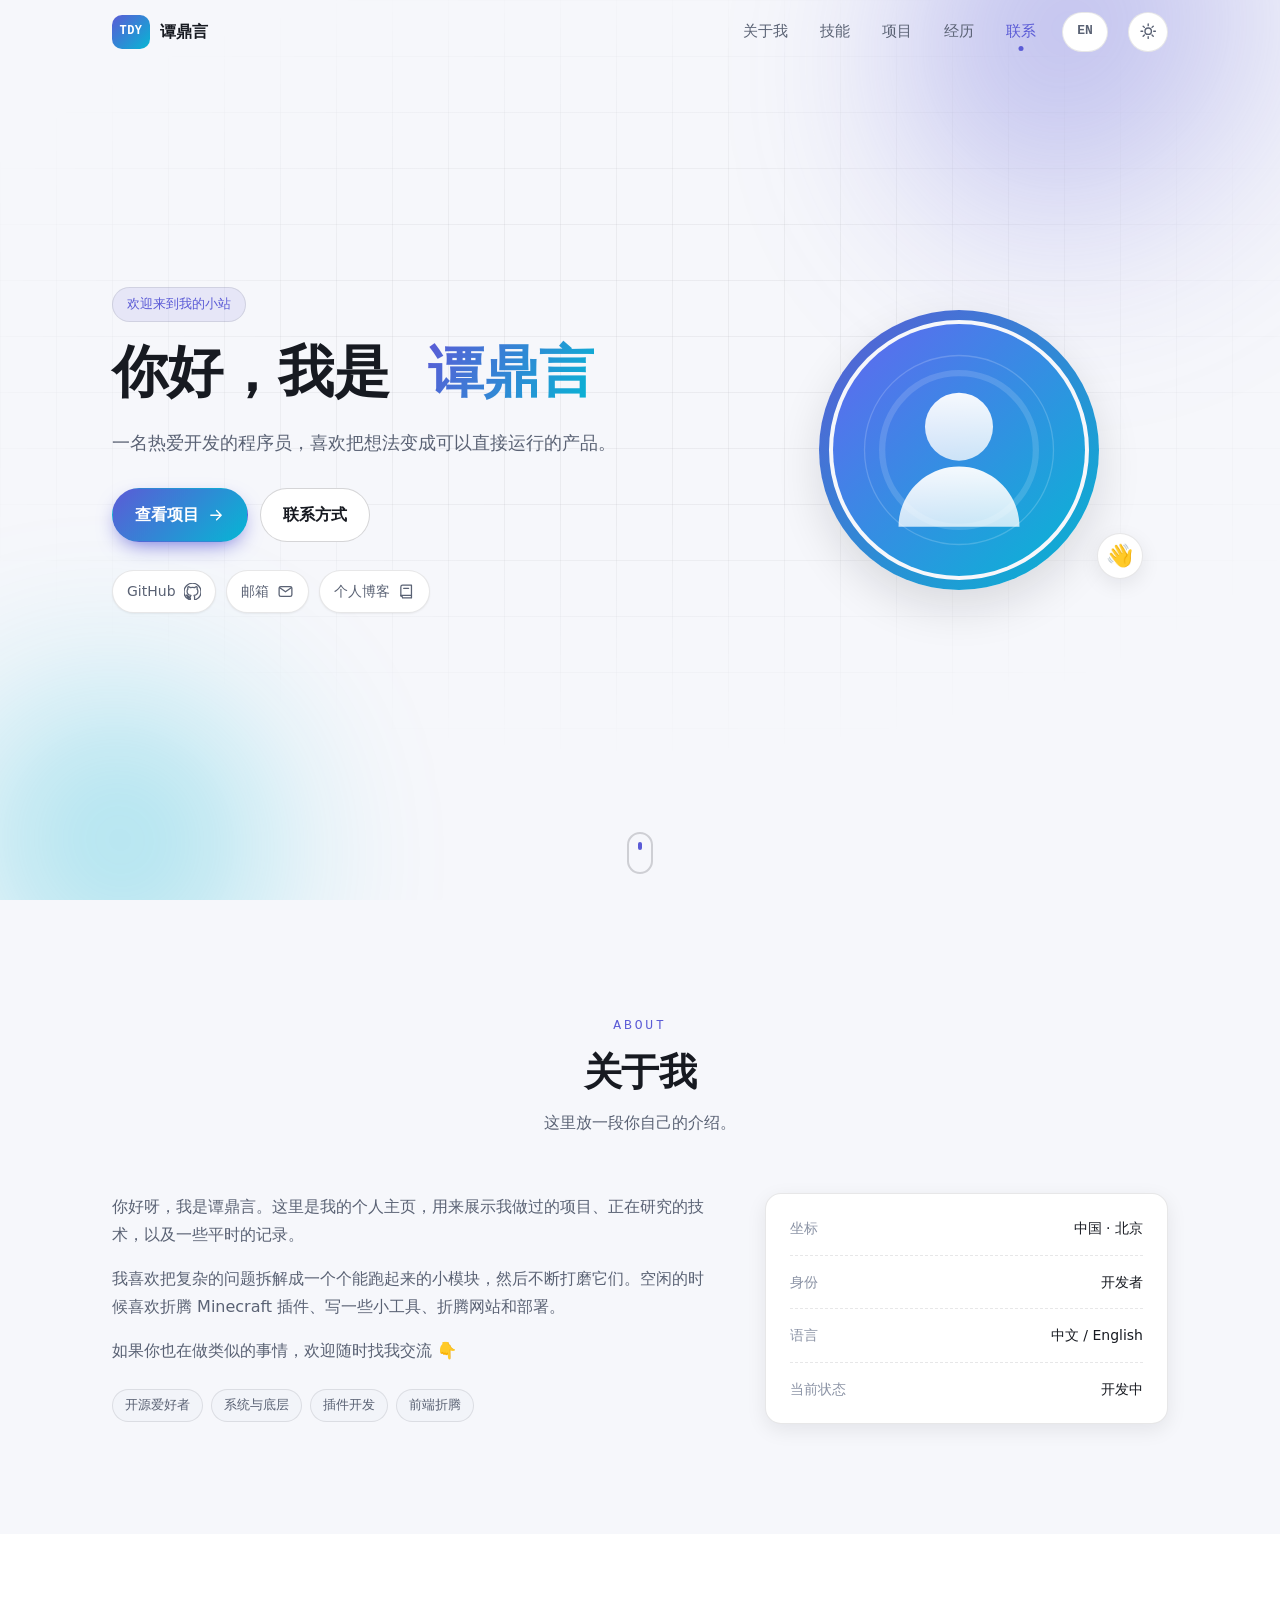
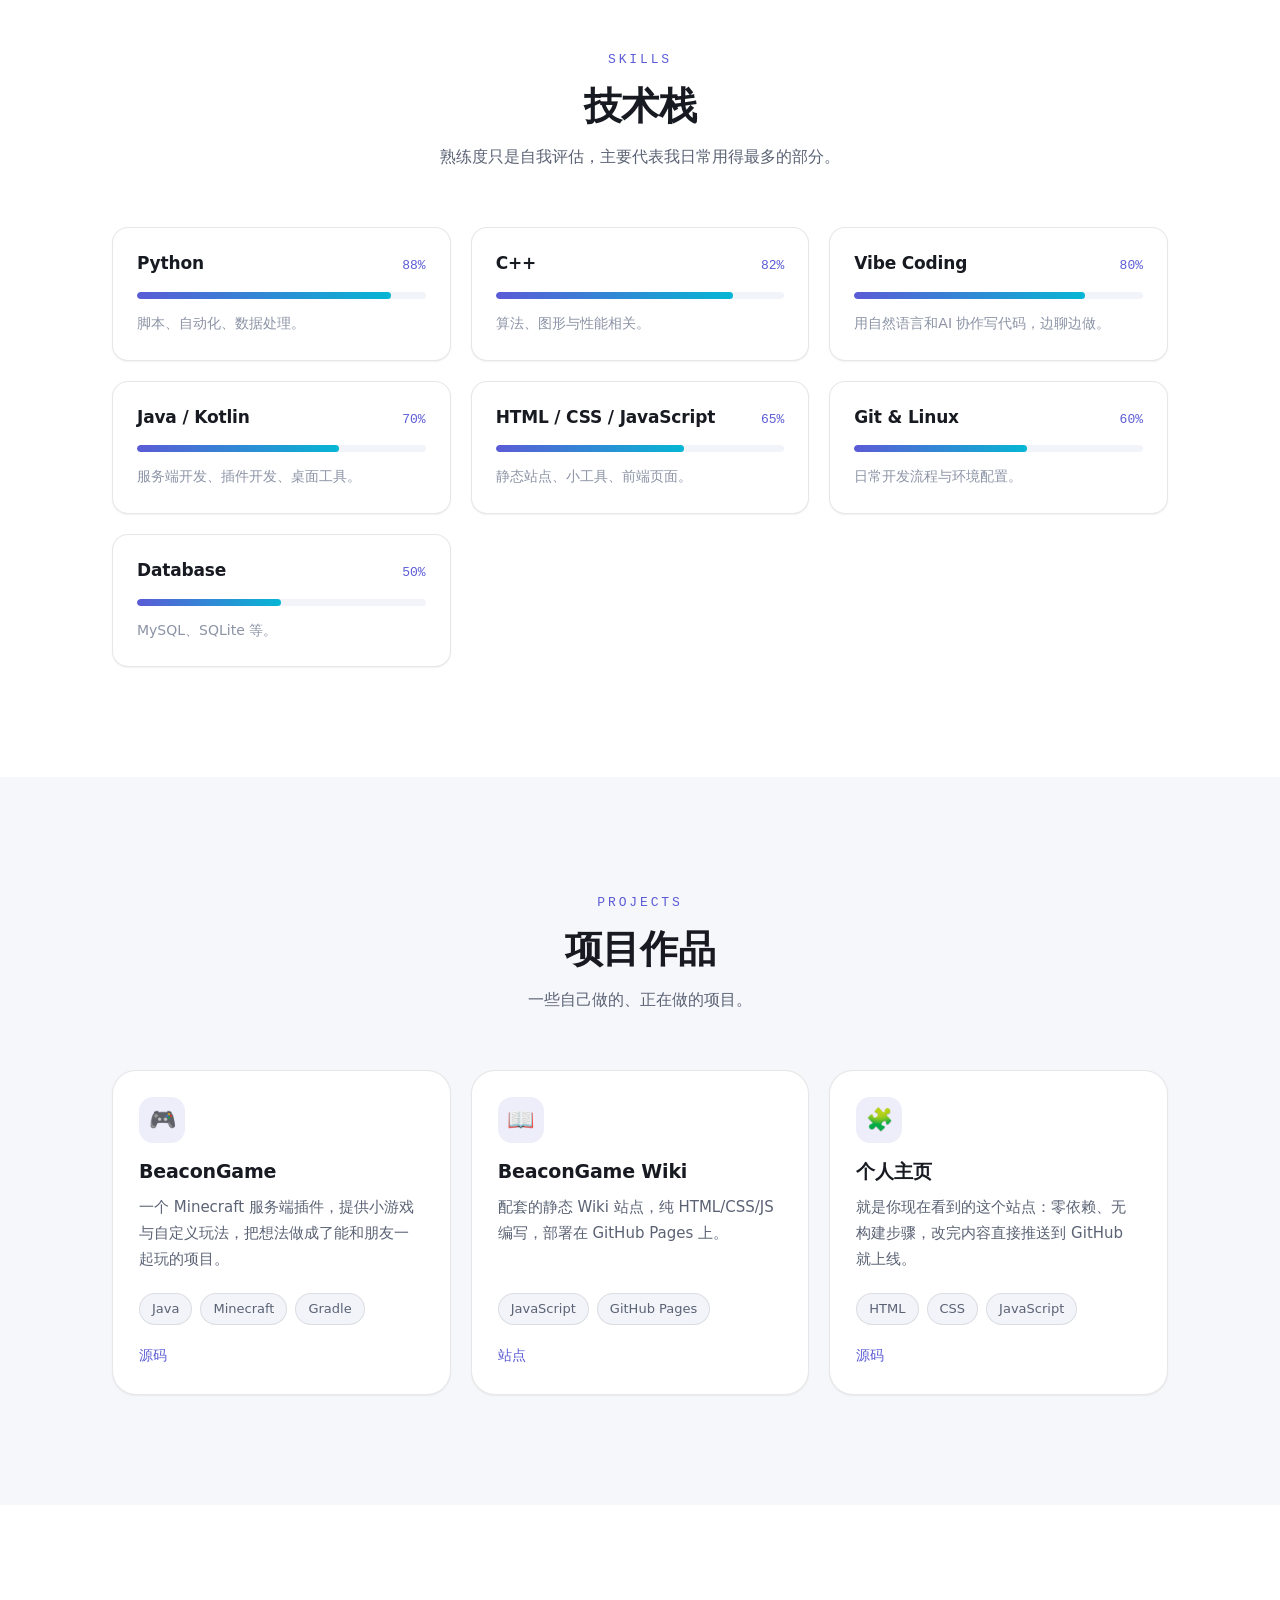
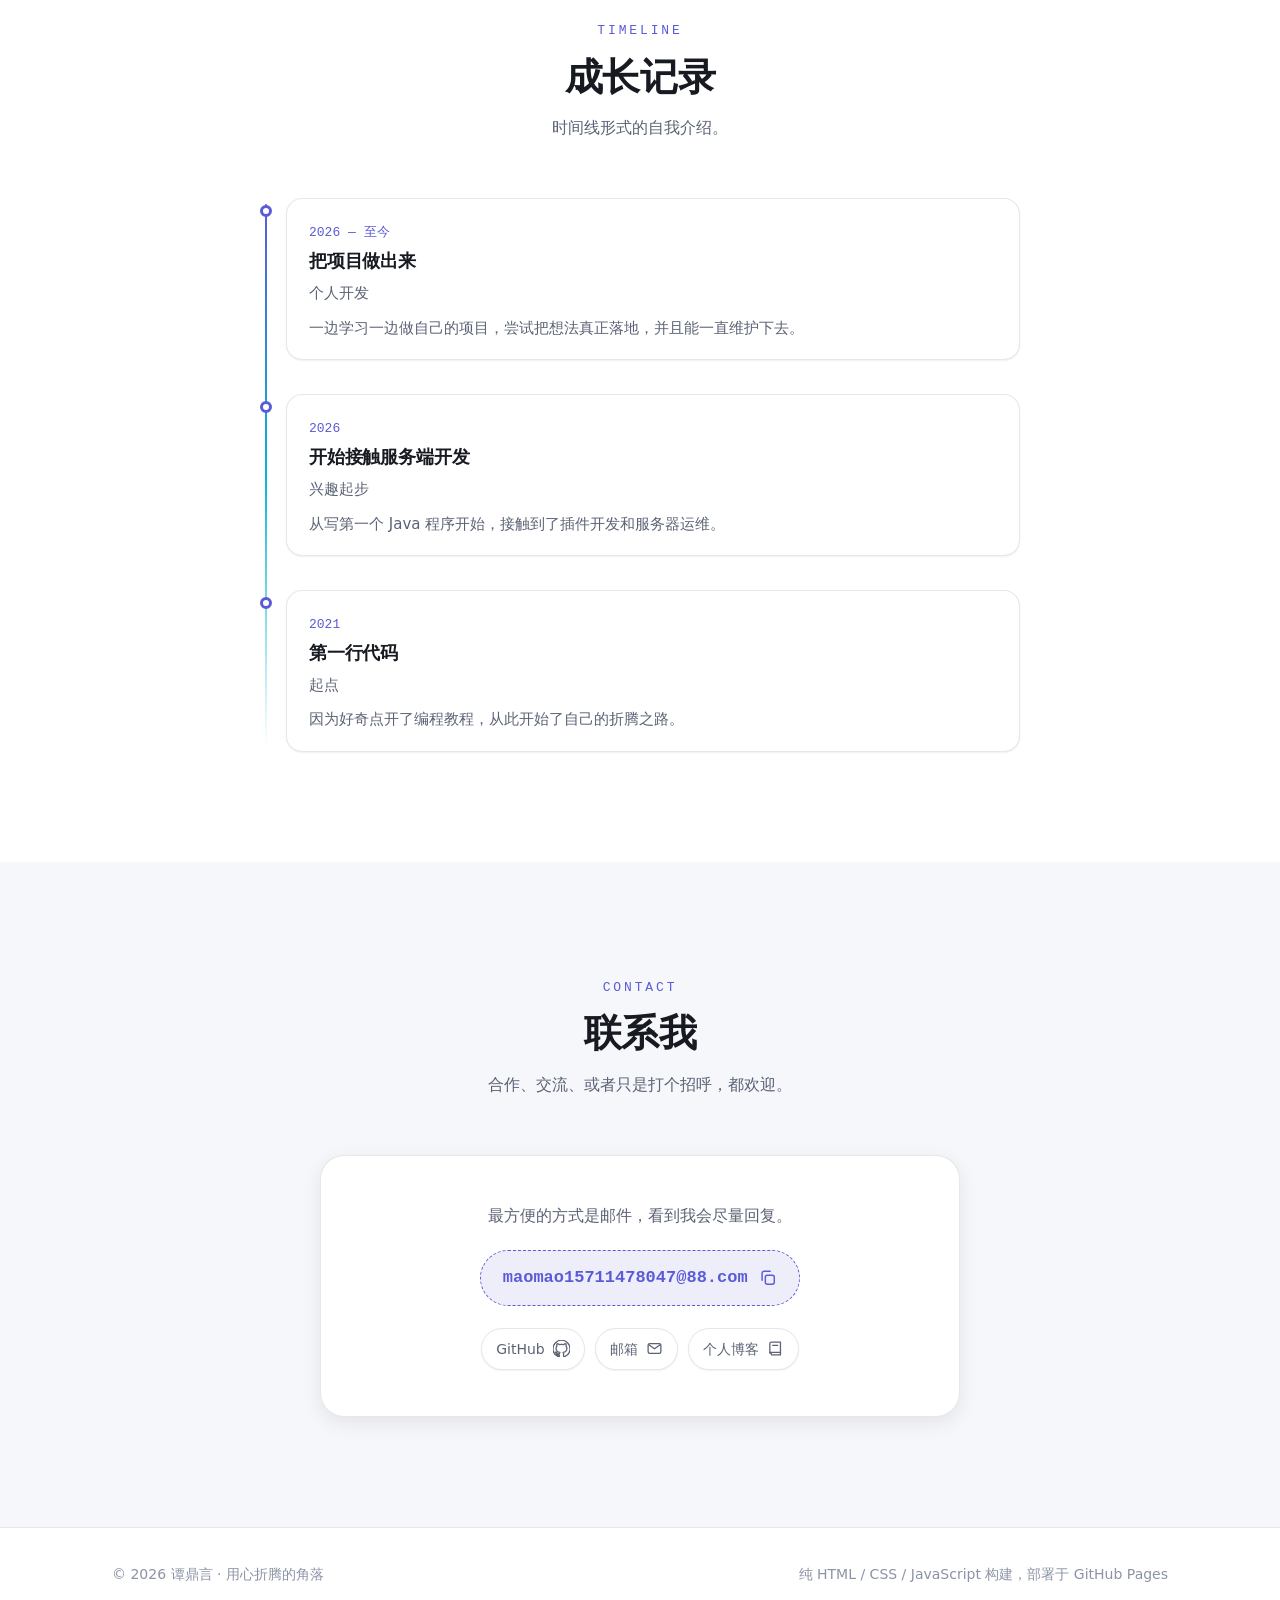
==== index.html @ 807c17e3 "主页" ====
<!DOCTYPE html>
<!--
  个人主页首页
  ---------------------------------------------------------------------------
  双语约定：中文写在元素里，英文写在 data-en 属性里。
  切换语言时 main.js 会自动用 data-en 的内容替换 textContent（并记住选择），
  所以新增文案时请保持“有中文就有 data-en”。
-->
<html lang="zh-CN" data-theme="light" data-lang="zh">
<head>
  <meta charset="UTF-8" />
  <meta name="viewport" content="width=device-width, initial-scale=1, viewport-fit=cover" />

  <title>谭鼎言 · 个人主页</title>
  <meta name="description" content="谭鼎言的个人主页：个人简介、技术栈、项目作品与联系方式。" />
  <meta name="author" content="谭鼎言" />
  <!-- 移动端浏览器地址栏配色 -->
  <meta name="theme-color" content="#5b5bd6" media="(prefers-color-scheme: light)" />
  <meta name="theme-color" content="#0e1015" media="(prefers-color-scheme: dark)" />

  <link rel="icon" type="image/svg+xml" href="./images/favicon.svg" />
  <link rel="stylesheet" href="./css/style.css" />

  <script>
    // 提前应用主题与语言：在页面渲染前同步设置，避免刷新时闪烁或语言错乱
    (function () {
      try {
        var theme = localStorage.getItem('site-theme');
        var prefersDark = window.matchMedia('(prefers-color-scheme: dark)').matches;
        document.documentElement.dataset.theme = theme || (prefersDark ? 'dark' : 'light');

        var lang = localStorage.getItem('site-lang') || 'zh';
        document.documentElement.dataset.lang = lang;
        document.documentElement.lang = lang === 'en' ? 'en' : 'zh-CN';
      } catch (e) {
        document.documentElement.dataset.theme = 'light';
      }
    })();
  </script>
</head>

<body>
  <!-- 无障碍：键盘用户可直接跳到正文 -->
  <a class="skip-link" href="#main">跳到主要内容</a>

  <!-- ============ 顶部导航 ============ -->
  <header class="site-header" id="siteHeader">
    <nav class="nav container" aria-label="主导航">
      <a class="nav-brand" href="#top">
        <span class="nav-logo" aria-hidden="true">TDY</span>
        <span class="nav-name" data-config="name">谭鼎言</span>
      </a>

      <!-- 手机端菜单开关 -->
      <button class="nav-toggle" id="navToggle" type="button"
              aria-label="打开菜单" aria-expanded="false" aria-controls="navMenu">
        <span class="nav-toggle-bar" aria-hidden="true"></span>
        <span class="nav-toggle-bar" aria-hidden="true"></span>
        <span class="nav-toggle-bar" aria-hidden="true"></span>
      </button>

      <ul class="nav-menu" id="navMenu">
        <li><a class="nav-link" href="#about" data-en="About">关于我</a></li>
        <li><a class="nav-link" href="#skills" data-en="Skills">技能</a></li>
        <li><a class="nav-link" href="#projects" data-en="Projects">项目</a></li>
        <li><a class="nav-link" href="#timeline" data-en="Timeline">经历</a></li>
        <li><a class="nav-link" href="#contact" data-en="Contact">联系</a></li>
      </ul>

      <!-- 语言切换：按钮显示“另一种语言”，点击后互换 -->
      <button class="lang-toggle" id="langToggle" type="button"
              aria-label="切换语言" title="切换语言 / Switch language">
        <span id="langLabel">EN</span>
      </button>

      <!-- 主题切换按钮（浅色 / 深色），点击后写入 localStorage -->
      <button class="theme-toggle" id="themeToggle" type="button" aria-label="切换深色模式" title="切换主题">
        <svg class="icon icon-sun" viewBox="0 0 24 24" aria-hidden="true">
          <circle cx="12" cy="12" r="4.2" />
          <path d="M12 2.6v2.2M12 19.2v2.2M2.6 12h2.2M19.2 12h2.2M5.4 5.4l1.6 1.6M17 17l1.6 1.6M18.6 5.4L17 7M7 17l-1.6 1.6" />
        </svg>
        <svg class="icon icon-moon" viewBox="0 0 24 24" aria-hidden="true">
          <path d="M20 14.2A8.2 8.2 0 019.8 4a8.2 8.2 0 1010.2 10.2z" />
        </svg>
      </button>
    </nav>
  </header>

  <main id="main">
    <!-- ============ 首屏 ============ -->
    <section class="hero" id="top">
      <div class="hero-bg" aria-hidden="true">
        <span class="blob blob-1"></span>
        <span class="blob blob-2"></span>
        <span class="grid-mask"></span>
      </div>

      <div class="container hero-inner">
        <div class="hero-text">
          <p class="hero-eyebrow reveal" data-en="Welcome to my little corner of the web">欢迎来到我的小站</p>
          <h1 class="hero-title reveal">
            <span class="hero-hello" data-config="greeting" data-en="Hi, I'm">你好，我是</span>
            <span class="hero-name" data-config="name">谭鼎言</span>
          </h1>
          <p class="hero-subtitle reveal" data-config="tagline" data-en="A developer who loves turning ideas into things you can actually run.">
            一名热爱开发的程序员，喜欢把想法变成可以直接运行的产品。
          </p>

          <div class="hero-actions reveal">
            <a class="btn btn-primary" href="#projects">
              <span data-en="View Projects">查看项目</span>
              <svg class="icon" viewBox="0 0 24 24" aria-hidden="true"><path d="M5 12h13M12.5 6l6 6-6 6" /></svg>
            </a>
            <a class="btn btn-ghost" href="#contact" data-en="Get in Touch">联系方式</a>
          </div>

          <!-- 社交链接由 js/config.js 的 social 数组渲染 -->
          <ul class="social-list reveal" id="socialList" aria-label="社交链接"></ul>
        </div>

        <div class="hero-avatar reveal">
          <div class="avatar-frame">
            <img id="avatarImg" src="./images/avatar.svg" alt="头像" width="280" height="280" />
          </div>
          <div class="avatar-badge" aria-hidden="true">👋</div>
        </div>
      </div>

      <a class="hero-scroll" href="#about" aria-label="向下滚动查看更多">
        <span class="hero-scroll-dot"></span>
      </a>
    </section>

    <!-- ============ 关于我 ============ -->
    <section class="section" id="about">
      <div class="container">
        <header class="section-head reveal">
          <p class="section-eyebrow">ABOUT</p>
          <h2 class="section-title" data-en="About">关于我</h2>
          <p class="section-desc" data-en="A short introduction about me.">这里放一段你自己的介绍。</p>
        </header>

        <div class="about-grid">
          <div class="about-text reveal">
            <p data-en="Hi, I'm TanDingYan. This is my personal homepage — a place for the projects I've built, the technologies I'm learning, and a few notes along the way.">
              你好呀，我是谭鼎言。这里是我的个人主页，用来展示我做过的项目、正在研究的技术，以及一些平时的记录。
            </p>
            <p data-en="I like breaking complicated problems into small modules that actually run, then polishing them one by one. In my free time I tinker with Minecraft plugins, write small tools and mess around with websites and deployments.">
              我喜欢把复杂的问题拆解成一个个能跑起来的小模块，然后不断打磨它们。空闲的时候喜欢折腾 Minecraft 插件、写一些小工具、折腾网站和部署。
            </p>
            <p data-en="If you're doing similar things, feel free to reach out any time 👇">
              如果你也在做类似的事情，欢迎随时找我交流 👇
            </p>

            <div class="about-tags" id="aboutTags">
              <span class="tag" data-en="Open Source">开源爱好者</span>
              <span class="tag" data-en="Systems">系统与底层</span>
              <span class="tag" data-en="Plugin Dev">插件开发</span>
              <span class="tag" data-en="Front-end">前端折腾</span>
            </div>
          </div>

          <!-- 右侧速览卡片：内容也由 config.js 的 aboutFacts 渲染（下方为默认内容） -->
          <aside class="fact-card reveal" id="factCard" aria-label="基本信息">
            <div class="fact-row">
              <span class="fact-label" data-en="Location">坐标</span>
              <span class="fact-value" data-en="Beijing, China">中国 · 北京</span>
            </div>
            <div class="fact-row">
              <span class="fact-label" data-en="Role">身份</span>
              <span class="fact-value" data-en="Developer">开发者</span>
            </div>
            <div class="fact-row">
              <span class="fact-label" data-en="Languages">语言</span>
              <span class="fact-value" data-en="Chinese / English">中文 / English</span>
            </div>
            <div class="fact-row">
              <span class="fact-label" data-en="Status">当前状态</span>
              <span class="fact-value" data-en="Developing"><span class="dot-online"></span>开发中</span>
            </div>
          </aside>
        </div>
      </div>
    </section>

    <!-- ============ 技能 ============ -->
    <section class="section section-alt" id="skills">
      <div class="container">
        <header class="section-head reveal">
          <p class="section-eyebrow">SKILLS</p>
          <h2 class="section-title" data-en="Tech Stack">技术栈</h2>
          <p class="section-desc" data-en="Ratings are self-assessed; they mainly reflect what I work with most often.">
            熟练度只是自我评估，主要代表我日常用得最多的部分。
          </p>
        </header>

        <!-- 列表由 js/config.js 的 skills 渲染；以下为禁用 JS 时的默认内容 -->
        <div class="skills-grid" id="skillsList">
          <div class="skill-card">
            <div class="skill-head"><h3 class="skill-name">Python</h3><span class="skill-value">88%</span></div>
            <div class="skill-bar"><i style="--value:88%"></i></div>
            <p class="skill-note" data-en="Scripting, automation and data wrangling.">脚本、自动化、数据处理。</p>
          </div>
          <div class="skill-card">
            <div class="skill-head"><h3 class="skill-name">C++</h3><span class="skill-value">82%</span></div>
            <div class="skill-bar"><i style="--value:82%"></i></div>
            <p class="skill-note" data-en="Algorithms, graphics and performance work.">算法、图形、性能相关。</p>
          </div>
          <div class="skill-card">
            <div class="skill-head"><h3 class="skill-name">Java / Kotlin</h3><span class="skill-value">70%</span></div>
            <div class="skill-bar"><i style="--value:70%"></i></div>
            <p class="skill-note" data-en="Server-side development, plugins and desktop tools.">服务端开发、插件开发、桌面工具。</p>
          </div>
        </div>
      </div>
    </section>

    <!-- ============ 项目 ============ -->
    <section class="section" id="projects">
      <div class="container">
        <header class="section-head reveal">
          <p class="section-eyebrow">PROJECTS</p>
          <h2 class="section-title" data-en="Projects">项目作品</h2>
          <p class="section-desc" data-en="Projects I've built — and a few that are still in the works.">
            一些自己做的、正在做的项目。
          </p>
        </header>

        <!-- 由 js/config.js 的 projects 渲染 -->
        <div class="projects-grid" id="projectsList">
          <article class="project-card">
            <div class="project-icon" aria-hidden="true">🚀</div>
            <h3 class="project-title">项目一</h3>
            <p class="project-desc" data-en="Add a short description of this project here.">在这里写项目的简短介绍。</p>
            <div class="project-tags"><span class="tag">Python</span></div>
          </article>
          <article class="project-card">
            <div class="project-icon" aria-hidden="true">🧩</div>
            <h3 class="project-title">项目二</h3>
            <p class="project-desc" data-en="Add a short description of this project here.">在这里写项目的简短介绍。</p>
            <div class="project-tags"><span class="tag">C++</span></div>
          </article>
        </div>
      </div>
    </section>

    <!-- ============ 经历 ============ -->
    <section class="section section-alt" id="timeline">
      <div class="container">
        <header class="section-head reveal">
          <p class="section-eyebrow">TIMELINE</p>
          <h2 class="section-title" data-en="Timeline">成长记录</h2>
          <p class="section-desc" data-en="A quick introduction in the form of a timeline.">时间线形式的自我介绍。</p>
        </header>

        <!-- 由 js/config.js 的 timeline 渲染 -->
        <ol class="timeline" id="timelineList">
          <li class="timeline-item">
            <div class="timeline-marker" aria-hidden="true"></div>
            <div class="timeline-body">
              <span class="timeline-period">2026 — 至今</span>
              <h3 class="timeline-title" data-en="Building projects">把项目做出来</h3>
              <p class="timeline-desc" data-en="Learning by building — turning my own ideas into real, maintainable projects.">
                一边学习一边做自己的项目，尝试把想法真正落地并维护下去。
              </p>
            </div>
          </li>
        </ol>
      </div>
    </section>

    <!-- ============ 联系 ============ -->
    <section class="section" id="contact">
      <div class="container">
        <header class="section-head reveal">
          <p class="section-eyebrow">CONTACT</p>
          <h2 class="section-title" data-en="Get in Touch">联系我</h2>
          <p class="section-desc" data-en="Collaboration, questions, or just saying hi — all welcome.">
            合作、交流、或者只是打个招呼，都欢迎。
          </p>
        </header>

        <div class="contact-card reveal">
          <p class="contact-text" data-en="The easiest way to reach me is email — I'll try to reply as soon as I can.">
            最方便的方式是邮件，看到我会尽量回复。
          </p>
          <!-- 点击邮箱可一键复制，由 js/main.js 处理 -->
          <button class="email-chip" id="copyEmail" type="button" title="点击复制邮箱">
            <span id="emailText">maomao15711478047@88.com</span>
            <svg class="icon" viewBox="0 0 24 24" aria-hidden="true">
              <rect x="9" y="9" width="11" height="11" rx="2.5" />
              <path d="M5 15V6.5A2.5 2.5 0 017.5 4H15" />
            </svg>
          </button>

          <ul class="social-list social-list-center" id="socialListFooter" aria-label="社交链接"></ul>
        </div>
      </div>
    </section>
  </main>

  <!-- ============ 页脚 ============ -->
  <footer class="site-footer">
    <div class="container footer-inner">
      <p>
        © <span id="currentYear">2026</span> <span data-config="name">谭鼎言</span>
        · <span data-en="Made with curiosity">用心折腾的角落</span>
      </p>
      <p class="footer-tech" data-en="Built with plain HTML / CSS / JavaScript, hosted on GitHub Pages">
        纯 HTML / CSS / JavaScript 构建，部署于 GitHub Pages
      </p>
    </div>
  </footer>

  <!-- 返回顶部 -->
  <button class="to-top" id="toTop" type="button" aria-label="返回顶部">
    <svg class="icon" viewBox="0 0 24 24" aria-hidden="true"><path d="M12 19V5M6 11l6-6 6 6" /></svg>
  </button>

  <!-- 轻提示（复制邮箱等操作的结果） -->
  <div class="toast" id="toast" role="status" aria-live="polite"></div>

  <!-- 注意：路径一律使用相对路径，保证 GitHub Pages 与本地预览都能正常加载 -->
  <script src="./js/config.js"></script>
  <script src="./js/main.js"></script>
</body>
</html>
---- css/style.css ----
/* ==========================================================================
   个人主页样式表
   目录：
   1. 设计变量（浅色 / 深色主题）
   2. 基础重置与排版
   3. 通用工具类（容器、区块标题、按钮、标签、进场动画）
   4. 顶部导航
   5. 首屏 Hero
   6. 关于我
   7. 技能
   8. 项目
   9. 时间线
   10. 联系方式
   11. 页脚 / 返回顶部 / Toast
   12. 响应式适配
   ========================================================================== */

/* ---------- 1. 设计变量 ---------- */
:root {
  /* 字体 */
  --font-sans: "Noto Sans SC", "PingFang SC", "Hiragino Sans GB", "Microsoft YaHei",
               system-ui, -apple-system, "Segoe UI", Roboto, Helvetica, Arial, sans-serif;
  --font-mono: ui-monospace, SFMono-Regular, Menlo, Consolas, "Courier New", monospace;

  /* 尺寸 */
  --container: 1120px;
  --nav-height: 64px;
  --radius-sm: 10px;
  --radius: 16px;
  --radius-lg: 24px;

  /* 间距节奏 */
  --section-pad: clamp(64px, 9vw, 110px);

  /* 浅色主题配色 */
  --bg: #f6f7fb;
  --bg-alt: #ffffff;
  --surface: #ffffff;
  --surface-2: #f2f4f9;
  --text: #171a21;
  --text-soft: #5a6274;
  --text-faint: #8b93a5;
  --border: rgba(23, 26, 33, 0.10);
  --border-strong: rgba(23, 26, 33, 0.18);

  /* 品牌色 */
  --accent: #5b5bd6;
  --accent-hover: #4a4ac4;
  --accent-2: #06b6d4;
  --accent-contrast: #ffffff;
  --accent-soft: rgba(91, 91, 214, 0.10);

  /* 阴影与玻璃拟态 */
  --shadow-sm: 0 1px 2px rgba(16, 18, 25, 0.06);
  --shadow-md: 0 6px 20px rgba(16, 18, 25, 0.08);
  --shadow-lg: 0 18px 45px rgba(16, 18, 25, 0.12);
  --glass: rgba(255, 255, 255, 0.72);

  /* 动效 */
  --ease: cubic-bezier(0.22, 0.61, 0.36, 1);
  --dur: 0.25s;
}

/* 深色主题：通过 <html data-theme="dark"> 切换 */
[data-theme="dark"] {
  --bg: #0e1015;
  --bg-alt: #13161d;
  --surface: #171b23;
  --surface-2: #1e222c;
  --text: #e8eaf0;
  --text-soft: #a3abbd;
  --text-faint: #79809380;
  --border: rgba(255, 255, 255, 0.10);
  --border-strong: rgba(255, 255, 255, 0.18);

  --accent: #8b8bf0;
  --accent-hover: #a0a0f6;
  --accent-2: #22d3ee;
  --accent-contrast: #10121a;
  --accent-soft: rgba(139, 139, 240, 0.14);

  --shadow-sm: 0 1px 2px rgba(0, 0, 0, 0.4);
  --shadow-md: 0 8px 24px rgba(0, 0, 0, 0.45);
  --shadow-lg: 0 20px 50px rgba(0, 0, 0, 0.55);
  --glass: rgba(19, 22, 29, 0.72);
}

/* ---------- 2. 基础重置与排版 ---------- */
*,
*::before,
*::after { box-sizing: border-box; }

* { margin: 0; }

html {
  scroll-behavior: smooth;
  /* 锚点跳转时为固定导航栏留出空间 */
  scroll-padding-top: calc(var(--nav-height) + 16px);
  -webkit-text-size-adjust: 100%;
}

body {
  font-family: var(--font-sans);
  font-size: 16px;
  line-height: 1.75;
  color: var(--text);
  background: var(--bg);
  /* 主题切换时的柔和过渡 */
  transition: background-color var(--dur) var(--ease), color var(--dur) var(--ease);
  overflow-x: hidden;
}

img, svg { display: block; max-width: 100%; }

a {
  color: var(--accent);
  text-decoration: none;
  transition: color var(--dur) var(--ease);
}
a:hover { color: var(--accent-hover); }

h1, h2, h3 {
  line-height: 1.3;
  font-weight: 700;
  letter-spacing: -0.01em;
}

ul, ol { padding: 0; list-style: none; }

button {
  font: inherit;
  color: inherit;
  cursor: pointer;
  border: none;
  background: none;
}

::selection {
  background: var(--accent);
  color: var(--accent-contrast);
}

:focus-visible {
  outline: 2px solid var(--accent);
  outline-offset: 3px;
  border-radius: 6px;
}

/* 通用图标：统一描边风格 */
.icon {
  width: 1.15em;
  height: 1.15em;
  fill: none;
  stroke: currentColor;
  stroke-width: 1.8;
  stroke-linecap: round;
  stroke-linejoin: round;
}

/* 无障碍：跳过导航链接 */
.skip-link {
  position: absolute;
  top: -60px;
  left: 16px;
  z-index: 100;
  padding: 10px 16px;
  color: var(--accent-contrast);
  background: var(--accent);
  border-radius: var(--radius-sm);
  transition: top var(--dur) var(--ease);
}
.skip-link:focus { top: 12px; color: var(--accent-contrast); }

/* ---------- 3. 通用工具类 ---------- */
.container {
  width: 100%;
  max-width: var(--container);
  margin-inline: auto;
  padding-inline: clamp(18px, 5vw, 32px);
}

.section {
  padding-block: var(--section-pad);
  scroll-margin-top: var(--nav-height);
}
.section-alt { background: var(--bg-alt); }

.section-head {
  max-width: 640px;
  margin: 0 auto clamp(36px, 5vw, 56px);
  text-align: center;
}

.section-eyebrow {
  display: inline-block;
  margin-bottom: 10px;
  font-family: var(--font-mono);
  font-size: 13px;
  letter-spacing: 0.22em;
  color: var(--accent);
}

.section-title {
  font-size: clamp(26px, 4.4vw, 38px);
}

.section-desc {
  margin-top: 12px;
  color: var(--text-soft);
}

/* 按钮 */
.btn {
  display: inline-flex;
  align-items: center;
  gap: 8px;
  padding: 12px 22px;
  font-weight: 600;
  border-radius: 999px;
  border: 1px solid transparent;
  transition: transform var(--dur) var(--ease), background-color var(--dur) var(--ease),
              border-color var(--dur) var(--ease), box-shadow var(--dur) var(--ease),
              color var(--dur) var(--ease);
}
.btn:hover { transform: translateY(-2px); }
.btn:active { transform: translateY(0); }

.btn-primary {
  color: var(--accent-contrast);
  background: linear-gradient(135deg, var(--accent), var(--accent-2));
  box-shadow: 0 8px 22px -8px var(--accent);
}
.btn-primary:hover { color: var(--accent-contrast); box-shadow: 0 14px 28px -10px var(--accent); }

.btn-ghost {
  color: var(--text);
  background: var(--surface);
  border-color: var(--border-strong);
}
.btn-ghost:hover { color: var(--accent); border-color: var(--accent); }

/* 小标签 */
.tag {
  display: inline-block;
  padding: 4px 12px;
  font-size: 13px;
  color: var(--text-soft);
  background: var(--surface-2);
  border: 1px solid var(--border);
  border-radius: 999px;
  white-space: nowrap;
}

/* 进场动画：由 main.js 用 IntersectionObserver 添加 .is-visible */
.reveal {
  opacity: 0;
  transform: translateY(20px);
  transition: opacity 0.6s var(--ease), transform 0.6s var(--ease);
}
.reveal.is-visible { opacity: 1; transform: none; }

/* ---------- 4. 顶部导航 ---------- */
.site-header {
  position: fixed;
  top: 0;
  left: 0;
  right: 0;
  z-index: 50;
  height: var(--nav-height);
  display: flex;
  align-items: center;
  background: transparent;
  border-bottom: 1px solid transparent;
  transition: background-color var(--dur) var(--ease), border-color var(--dur) var(--ease),
              box-shadow var(--dur) var(--ease), backdrop-filter var(--dur) var(--ease);
}
/* 滚动后加毛玻璃背景 */
.site-header.is-scrolled {
  background: var(--glass);
  -webkit-backdrop-filter: saturate(180%) blur(14px);
  backdrop-filter: saturate(180%) blur(14px);
  border-bottom-color: var(--border);
  box-shadow: var(--shadow-sm);
}

.nav {
  display: flex;
  align-items: center;
  gap: 12px;
}

.nav-brand {
  display: flex;
  align-items: center;
  gap: 10px;
  color: var(--text);
  font-weight: 700;
}
.nav-brand:hover { color: var(--text); }

.nav-logo {
  display: grid;
  place-items: center;
  width: 38px;
  height: 34px;
  font-family: var(--font-mono);
  font-size: 12px;              /* 三个字母（TDY）也要放得下 */
  font-weight: 700;
  letter-spacing: 0.5px;
  color: var(--accent-contrast);
  background: linear-gradient(135deg, var(--accent), var(--accent-2));
  border-radius: 10px;
}

.nav-menu {
  display: flex;
  align-items: center;
  gap: 4px;
  margin-left: auto;
}

.nav-link {
  position: relative;
  display: block;
  padding: 8px 14px;
  color: var(--text-soft);
  font-size: 15px;
  font-weight: 500;
  border-radius: var(--radius-sm);
  transition: color var(--dur) var(--ease), background-color var(--dur) var(--ease);
}
.nav-link:hover { color: var(--text); background: var(--surface-2); }
/* 当前所在区块的高亮小圆点 */
.nav-link::after {
  content: "";
  position: absolute;
  left: 50%;
  bottom: 2px;
  width: 5px;
  height: 5px;
  background: var(--accent);
  border-radius: 50%;
  opacity: 0;
  transform: translateX(-50%) scale(0.4);
  transition: opacity var(--dur) var(--ease), transform var(--dur) var(--ease);
}
.nav-link.is-active { color: var(--accent); }
.nav-link.is-active::after { opacity: 1; transform: translateX(-50%) scale(1); }

.nav-toggle {
  display: none;             /* 桌面端隐藏，见第 12 节媒体查询 */
  flex-direction: column;
  justify-content: center;
  gap: 5px;
  width: 42px;
  height: 42px;
  border-radius: var(--radius-sm);
}
.nav-toggle-bar {
  display: block;
  width: 20px;
  height: 2px;
  margin-inline: auto;
  background: var(--text);
  border-radius: 2px;
  transition: transform var(--dur) var(--ease), opacity var(--dur) var(--ease);
}
/* 汉堡 → 叉号 动画 */
.nav-toggle[aria-expanded="true"] .nav-toggle-bar:nth-child(1) { transform: translateY(7px) rotate(45deg); }
.nav-toggle[aria-expanded="true"] .nav-toggle-bar:nth-child(2) { opacity: 0; }
.nav-toggle[aria-expanded="true"] .nav-toggle-bar:nth-child(3) { transform: translateY(-7px) rotate(-45deg); }

.theme-toggle {
  display: grid;
  place-items: center;
  width: 40px;
  height: 40px;
  margin-left: 8px;
  color: var(--text-soft);
  background: var(--surface);
  border: 1px solid var(--border);
  border-radius: 50%;
  transition: color var(--dur) var(--ease), border-color var(--dur) var(--ease),
              transform var(--dur) var(--ease);
}
.theme-toggle:hover { color: var(--accent); border-color: var(--accent); transform: rotate(-12deg); }

/* 语言切换按钮（EN / 中） */
.lang-toggle {
  display: grid;
  place-items: center;
  min-width: 46px;
  height: 40px;
  padding: 0 12px;
  font-family: var(--font-mono);
  font-size: 13px;
  font-weight: 700;
  color: var(--text-soft);
  background: var(--surface);
  border: 1px solid var(--border);
  border-radius: 999px;
  transition: color var(--dur) var(--ease), border-color var(--dur) var(--ease),
              transform var(--dur) var(--ease);
}
.lang-toggle:hover { color: var(--accent); border-color: var(--accent); transform: translateY(-2px); }

/* 两个图标按主题显示 */
.theme-toggle .icon-moon { display: none; }
[data-theme="dark"] .theme-toggle .icon-sun { display: none; }
[data-theme="dark"] .theme-toggle .icon-moon { display: block; }

/* ---------- 5. 首屏 Hero ---------- */
.hero {
  position: relative;
  display: flex;
  align-items: center;
  min-height: 100vh;         /* 移动端用 100svh 修正地址栏高度，见媒体查询 */
  padding-top: calc(var(--nav-height) + 32px);
  padding-bottom: 96px;
  overflow: hidden;
}

.hero-bg {
  position: absolute;
  inset: 0;
  z-index: -1;
  pointer-events: none;
}
/* 两个渐变光斑，营造氛围 */
.blob {
  position: absolute;
  border-radius: 50%;
  filter: blur(90px);
  opacity: 0.5;
}
.blob-1 {
  width: 460px; height: 460px;
  top: -140px; right: -80px;
  background: radial-gradient(circle at 30% 30%, var(--accent), transparent 70%);
  animation: float 14s var(--ease) infinite alternate;
}
.blob-2 {
  width: 380px; height: 380px;
  bottom: -160px; left: -100px;
  background: radial-gradient(circle at 60% 40%, var(--accent-2), transparent 70%);
  animation: float 18s var(--ease) infinite alternate-reverse;
}
/* 淡淡的网格纹理 */
.grid-mask {
  position: absolute;
  inset: 0;
  background-image: linear-gradient(var(--border) 1px, transparent 1px),
                    linear-gradient(90deg, var(--border) 1px, transparent 1px);
  background-size: 56px 56px;
  -webkit-mask-image: radial-gradient(ellipse 80% 60% at 50% 40%, #000 30%, transparent 75%);
  mask-image: radial-gradient(ellipse 80% 60% at 50% 40%, #000 30%, transparent 75%);
  opacity: 0.5;
}

@keyframes float {
  from { transform: translate(0, 0) scale(1); }
  to   { transform: translate(24px, -32px) scale(1.12); }
}

.hero-inner {
  display: grid;
  grid-template-columns: 1.15fr 0.85fr;   /* 文字 | 头像 */
  align-items: center;
  gap: clamp(32px, 6vw, 72px);
}

.hero-eyebrow {
  display: inline-block;
  margin-bottom: 14px;
  padding: 5px 14px;
  font-size: 13px;
  font-weight: 500;
  color: var(--accent);
  background: var(--accent-soft);
  border: 1px solid var(--border);
  border-radius: 999px;
}

.hero-title {
  font-size: clamp(32px, 6.2vw, 56px);
  font-weight: 800;
}
/* 招呼语与姓名之间的间距 */
.hero-hello { margin-right: 0.35em; }
/* 英文句子通常更长，字号略微收一点，避免在窄屏折行过碎 */
[data-lang="en"] .hero-title { font-size: clamp(28px, 5.2vw, 48px); }
.hero-name {
  background: linear-gradient(120deg, var(--accent), var(--accent-2));
  -webkit-background-clip: text;
  background-clip: text;
  color: transparent;
}

.hero-subtitle {
  max-width: 32em;
  margin-top: 18px;
  font-size: clamp(16px, 2.2vw, 18px);
  color: var(--text-soft);
}

.hero-actions {
  display: flex;
  flex-wrap: wrap;
  gap: 12px;
  margin-top: 30px;
}

/* 社交图标列表 */
.social-list {
  display: flex;
  flex-wrap: wrap;
  gap: 10px;
  margin-top: 28px;
}
.social-list-center { justify-content: center; margin-top: 22px; }

.social-item a {
  display: inline-flex;
  align-items: center;
  gap: 8px;
  padding: 8px 14px;
  font-size: 14px;
  color: var(--text-soft);
  background: var(--surface);
  border: 1px solid var(--border);
  border-radius: 999px;
  box-shadow: var(--shadow-sm);
  transition: color var(--dur) var(--ease), border-color var(--dur) var(--ease),
              transform var(--dur) var(--ease), box-shadow var(--dur) var(--ease);
}
.social-item a:hover {
  color: var(--accent);
  border-color: var(--accent);
  transform: translateY(-2px);
  box-shadow: var(--shadow-md);
}
.social-item .icon { width: 17px; height: 17px; }

/* 头像 */
.hero-avatar {
  position: relative;
  display: grid;
  place-items: center;
}

.avatar-frame {
  position: relative;
  padding: 10px;
  background: linear-gradient(135deg, var(--accent), var(--accent-2));
  border-radius: 50%;
  box-shadow: var(--shadow-lg);
  animation: float 10s var(--ease) infinite alternate;
}
.avatar-frame img {
  width: min(260px, 62vw);
  height: auto;
  aspect-ratio: 1 / 1;
  object-fit: cover;
  border-radius: 50%;
  background: var(--surface);
  border: 4px solid var(--bg);
}
.avatar-badge {
  position: absolute;
  right: 6%;
  bottom: 4%;
  display: grid;
  place-items: center;
  width: 46px; height: 46px;
  font-size: 22px;
  background: var(--surface);
  border: 1px solid var(--border);
  border-radius: 50%;
  box-shadow: var(--shadow-md);
}

/* 底部向下箭头 */
.hero-scroll {
  position: absolute;
  bottom: 26px;
  left: 50%;
  width: 26px; height: 42px;
  margin-left: -13px;
  border: 2px solid var(--border-strong);
  border-radius: 999px;
  transition: border-color var(--dur) var(--ease);
}
.hero-scroll:hover { border-color: var(--accent); }
.hero-scroll-dot {
  position: absolute;
  top: 8px;
  left: 50%;
  width: 4px; height: 8px;
  margin-left: -2px;
  background: var(--accent);
  border-radius: 2px;
  animation: scroll-dot 1.8s var(--ease) infinite;
}
@keyframes scroll-dot {
  0%, 100% { transform: translateY(0); opacity: 1; }
  50%      { transform: translateY(14px); opacity: 0.2; }
}

/* ---------- 6. 关于我 ---------- */
.about-grid {
  display: grid;
  grid-template-columns: 1.2fr 0.8fr;
  gap: clamp(24px, 4vw, 48px);
  align-items: start;
}

.about-text p {
  color: var(--text-soft);
}
.about-text p + p { margin-top: 16px; }

.about-tags {
  display: flex;
  flex-wrap: wrap;
  gap: 8px;
  margin-top: 24px;
}

.fact-card {
  padding: 8px 24px;
  background: var(--surface);
  border: 1px solid var(--border);
  border-radius: var(--radius);
  box-shadow: var(--shadow-md);
}
.fact-row {
  display: flex;
  align-items: center;
  justify-content: space-between;
  gap: 16px;
  padding-block: 14px;
  border-bottom: 1px dashed var(--border);
}
.fact-row:last-child { border-bottom: none; }
.fact-label {
  flex: none;
  font-size: 14px;
  color: var(--text-faint);
}
.fact-value {
  font-size: 14px;
  font-weight: 500;
  text-align: right;
}
/* 在线状态小绿点 */
.dot-online {
  display: inline-block;
  width: 7px; height: 7px;
  margin-right: 6px;
  vertical-align: middle;
  background: #22c55e;
  border-radius: 50%;
  box-shadow: 0 0 0 3px rgba(34, 197, 94, 0.18);
}

/* ---------- 7. 技能 ---------- */
.skills-grid {
  display: grid;
  grid-template-columns: repeat(auto-fit, minmax(260px, 1fr));
  gap: 20px;
}

.skill-card {
  padding: 24px;
  background: var(--surface);
  border: 1px solid var(--border);
  border-radius: var(--radius);
  box-shadow: var(--shadow-sm);
  transition: transform var(--dur) var(--ease), box-shadow var(--dur) var(--ease),
              border-color var(--dur) var(--ease);
}
.skill-card:hover {
  transform: translateY(-4px);
  border-color: var(--border-strong);
  box-shadow: var(--shadow-lg);
}

.skill-head {
  display: flex;
  align-items: baseline;
  justify-content: space-between;
  gap: 12px;
}
.skill-name { font-size: 17px; }
.skill-value {
  font-family: var(--font-mono);
  font-size: 13px;
  color: var(--accent);
}

.skill-bar {
  height: 7px;
  margin-top: 14px;
  background: var(--surface-2);
  border-radius: 999px;
  overflow: hidden;
}
.skill-bar i {
  display: block;
  width: var(--value, 0%);
  height: 100%;
  background: linear-gradient(90deg, var(--accent), var(--accent-2));
  border-radius: inherit;
  /* 从 0 增长到目标宽度 */
  transform-origin: left;
  animation: grow-bar 1.2s var(--ease) both;
}
@keyframes grow-bar {
  from { transform: scaleX(0); }
  to   { transform: scaleX(1); }
}

.skill-note {
  margin-top: 12px;
  font-size: 14px;
  color: var(--text-faint);
}

/* ---------- 8. 项目 ---------- */
.projects-grid {
  display: grid;
  grid-template-columns: repeat(auto-fit, minmax(300px, 1fr));
  gap: 20px;
}

.project-card {
  display: flex;
  flex-direction: column;
  padding: 26px;
  background: var(--surface);
  border: 1px solid var(--border);
  border-radius: var(--radius-lg);
  box-shadow: var(--shadow-sm);
  /* 顶部渐变高光线，hover 时显现 */
  position: relative;
  overflow: hidden;
  transition: transform var(--dur) var(--ease), box-shadow var(--dur) var(--ease),
              border-color var(--dur) var(--ease);
}
.project-card::before {
  content: "";
  position: absolute;
  top: 0; left: 20%; right: 20%;
  height: 2px;
  background: linear-gradient(90deg, transparent, var(--accent), transparent);
  opacity: 0;
  transition: opacity var(--dur) var(--ease);
}
.project-card:hover {
  transform: translateY(-5px);
  border-color: var(--border-strong);
  box-shadow: var(--shadow-lg);
}
.project-card:hover::before { opacity: 1; }

.project-icon {
  display: grid;
  place-items: center;
  width: 46px; height: 46px;
  margin-bottom: 16px;
  font-size: 22px;
  background: var(--accent-soft);
  border-radius: 14px;
}
.project-title { font-size: 19px; }
.project-desc {
  margin-top: 10px;
  font-size: 15px;
  color: var(--text-soft);
  flex: 1;                       /* 让卡片底部标签对齐 */
}
.project-tags {
  display: flex;
  flex-wrap: wrap;
  gap: 8px;
  margin-top: 20px;
}
.project-links {
  display: flex;
  flex-wrap: wrap;
  gap: 16px;
  margin-top: 18px;
  font-size: 14px;
  font-weight: 500;
}
.project-links a {
  display: inline-flex;
  align-items: center;
  gap: 5px;
}
.project-links .icon { width: 14px; height: 14px; }

/* ---------- 9. 时间线 ---------- */
.timeline {
  position: relative;
  max-width: 760px;
  margin-inline: auto;
  padding-left: 26px;
}
/* 竖线 */
.timeline::before {
  content: "";
  position: absolute;
  top: 6px; bottom: 6px; left: 5px;
  width: 2px;
  background: linear-gradient(var(--accent), var(--accent-2), transparent);
  border-radius: 2px;
}

.timeline-item {
  position: relative;
  padding-bottom: 34px;
}
.timeline-item:last-child { padding-bottom: 0; }

.timeline-marker {
  position: absolute;
  top: 7px;
  left: -26px;
  width: 12px; height: 12px;
  background: var(--bg-alt);
  border: 3px solid var(--accent);
  border-radius: 50%;
  transition: transform var(--dur) var(--ease), box-shadow var(--dur) var(--ease);
}
.timeline-item:hover .timeline-marker {
  transform: scale(1.25);
  box-shadow: 0 0 0 6px var(--accent-soft);
}

.timeline-body {
  padding: 18px 22px;
  background: var(--surface);
  border: 1px solid var(--border);
  border-radius: var(--radius);
  box-shadow: var(--shadow-sm);
  transition: transform var(--dur) var(--ease), box-shadow var(--dur) var(--ease);
}
.timeline-item:hover .timeline-body { transform: translateX(4px); box-shadow: var(--shadow-md); }

.timeline-period {
  font-family: var(--font-mono);
  font-size: 13px;
  color: var(--accent);
}
.timeline-title { margin-top: 4px; font-size: 18px; }
.timeline-desc {
  margin-top: 8px;
  font-size: 15px;
  color: var(--text-soft);
}

/* ---------- 10. 联系方式 ---------- */
.contact-card {
  max-width: 640px;
  margin-inline: auto;
  padding: clamp(28px, 5vw, 46px);
  text-align: center;
  background: var(--surface);
  border: 1px solid var(--border);
  border-radius: var(--radius-lg);
  box-shadow: var(--shadow-md);
}
.contact-text { color: var(--text-soft); }

.email-chip {
  display: inline-flex;
  align-items: center;
  gap: 10px;
  margin-top: 20px;
  padding: 12px 22px;
  font-family: var(--font-mono);
  font-size: clamp(14px, 2.6vw, 17px);
  font-weight: 600;
  color: var(--accent);
  background: var(--accent-soft);
  border: 1px dashed var(--accent);
  border-radius: 999px;
  transition: background-color var(--dur) var(--ease), transform var(--dur) var(--ease);
}
.email-chip:hover { transform: translateY(-2px); }

/* ---------- 11. 页脚 / 返回顶部 / Toast ---------- */
.site-footer {
  padding-block: 34px;
  background: var(--bg-alt);
  border-top: 1px solid var(--border);
  font-size: 14px;
  color: var(--text-faint);
}
.footer-inner {
  display: flex;
  flex-wrap: wrap;
  align-items: center;
  justify-content: space-between;
  gap: 10px;
}

.to-top {
  position: fixed;
  right: 20px; bottom: 20px;
  z-index: 40;
  display: grid;
  place-items: center;
  width: 44px; height: 44px;
  color: var(--accent-contrast);
  background: linear-gradient(135deg, var(--accent), var(--accent-2));
  border-radius: 50%;
  box-shadow: var(--shadow-md);
  opacity: 0;
  visibility: hidden;
  transform: translateY(12px);
  transition: opacity var(--dur) var(--ease), transform var(--dur) var(--ease),
              visibility var(--dur);
}
.to-top.is-visible { opacity: 1; visibility: visible; transform: none; }
.to-top:hover { transform: translateY(-3px); }
.to-top .icon { width: 20px; height: 20px; }

/* 轻提示 */
.toast {
  position: fixed;
  left: 50%; bottom: 34px;
  z-index: 60;
  padding: 11px 20px;
  font-size: 14px;
  color: var(--accent-contrast);
  background: var(--text);
  border-radius: 999px;
  box-shadow: var(--shadow-lg);
  opacity: 0;
  visibility: hidden;
  transform: translate(-50%, 12px);
  transition: opacity var(--dur) var(--ease), transform var(--dur) var(--ease),
              visibility var(--dur);
}
.toast.is-visible { opacity: 1; visibility: visible; transform: translate(-50%, 0); }

/* ---------- 12. 响应式适配 ---------- */

/* 平板 */
@media (max-width: 900px) {
  .hero-inner,
  .about-grid {
    grid-template-columns: 1fr;
    text-align: center;
  }
  .hero-inner { gap: 40px; }
  .hero-subtitle { margin-inline: auto; }
  .hero-actions,
  .social-list { justify-content: center; }
  .fact-row { justify-content: center; gap: 20px; }
  .fact-value { text-align: left; }
}

/* 手机 */
@media (max-width: 720px) {
  :root { --nav-height: 58px; }

  .hero {
    min-height: 100svh;         /* svh 避免移动端地址栏导致高度跳动 */
    padding-top: calc(var(--nav-height) + 24px);
    padding-bottom: 72px;
  }

  /* 汉堡菜单：默认隐藏，点击展开 */
  .nav-toggle { display: flex; }
  .nav-menu {
    position: absolute;
    top: calc(var(--nav-height) + 8px);
    right: clamp(18px, 5vw, 32px);
    left: clamp(18px, 5vw, 32px);
    flex-direction: column;
    align-items: stretch;
    gap: 2px;
    padding: 12px;
    background: var(--surface);
    border: 1px solid var(--border);
    border-radius: var(--radius);
    box-shadow: var(--shadow-lg);
    opacity: 0;
    visibility: hidden;
    transform: translateY(-8px);
    transition: opacity var(--dur) var(--ease), transform var(--dur) var(--ease),
                visibility var(--dur);
  }
  .nav-menu.is-open { opacity: 1; visibility: visible; transform: none; }
  .nav-link {
    padding: 12px 14px;
    border-radius: var(--radius-sm);
  }
  /* 手机端不需要导航高亮小圆点 */
  .nav-link::after { display: none; }
  .nav-link.is-active { background: var(--accent-soft); }

  .theme-toggle { margin-left: auto; }
  .lang-toggle { margin-left: 8px; }

  .avatar-frame img { width: min(200px, 52vw); }
  .fact-card { padding: 6px 20px; }
  .footer-inner { flex-direction: column; text-align: center; }
  .to-top { right: 14px; bottom: 14px; }
}

/* 超小屏 */
@media (max-width: 380px) {
  .hero-actions .btn { width: 100%; justify-content: center; }
}

/* 尊重系统的“减少动态效果”设置 */
@media (prefers-reduced-motion: reduce) {
  html { scroll-behavior: auto; }
  *,
  *::before,
  *::after {
    animation-duration: 0.001ms !important;
    animation-iteration-count: 1 !important;
    transition-duration: 0.001ms !important;
  }
  .reveal { opacity: 1; transform: none; }
}

/* 打印时去掉背景装饰，节省墨水 */
@media print {
  .site-header, .to-top, .hero-scroll, .hero-bg, .blob { display: none !important; }
  body { background: #fff; color: #000; }
}
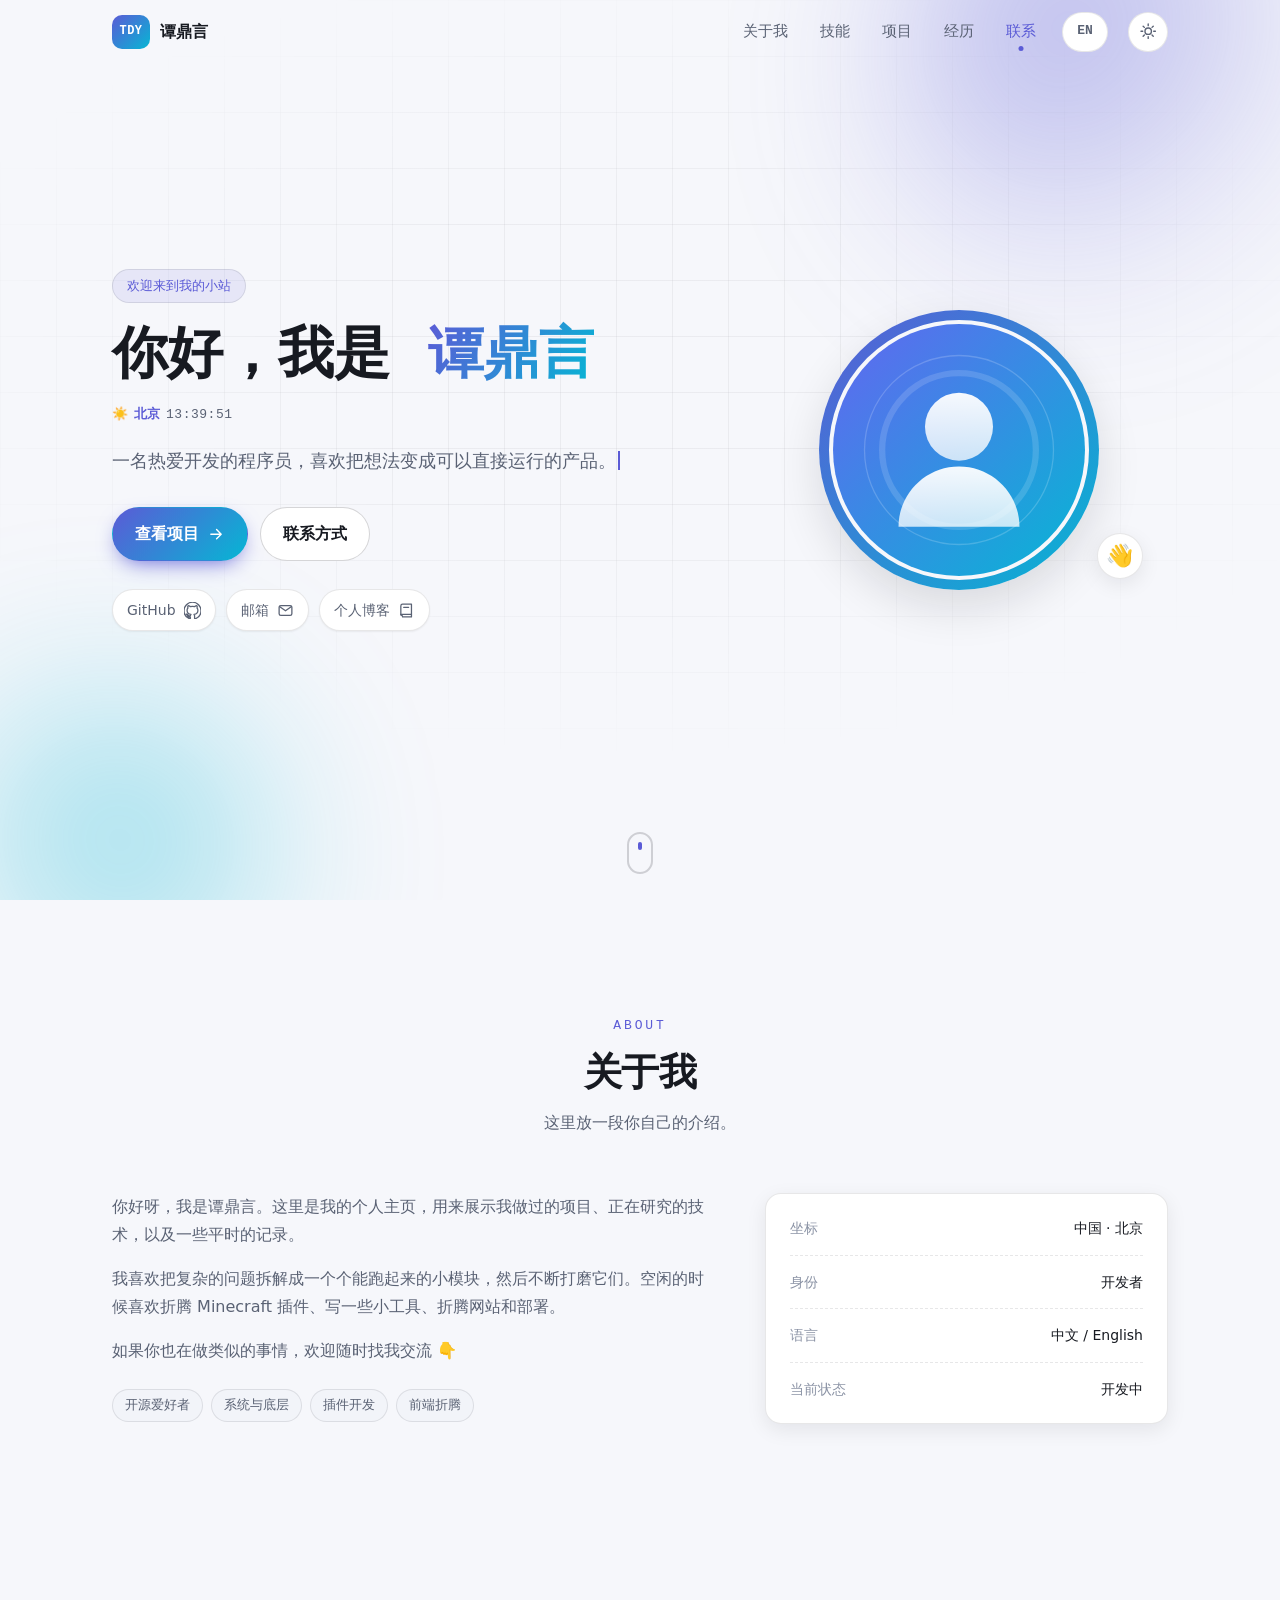
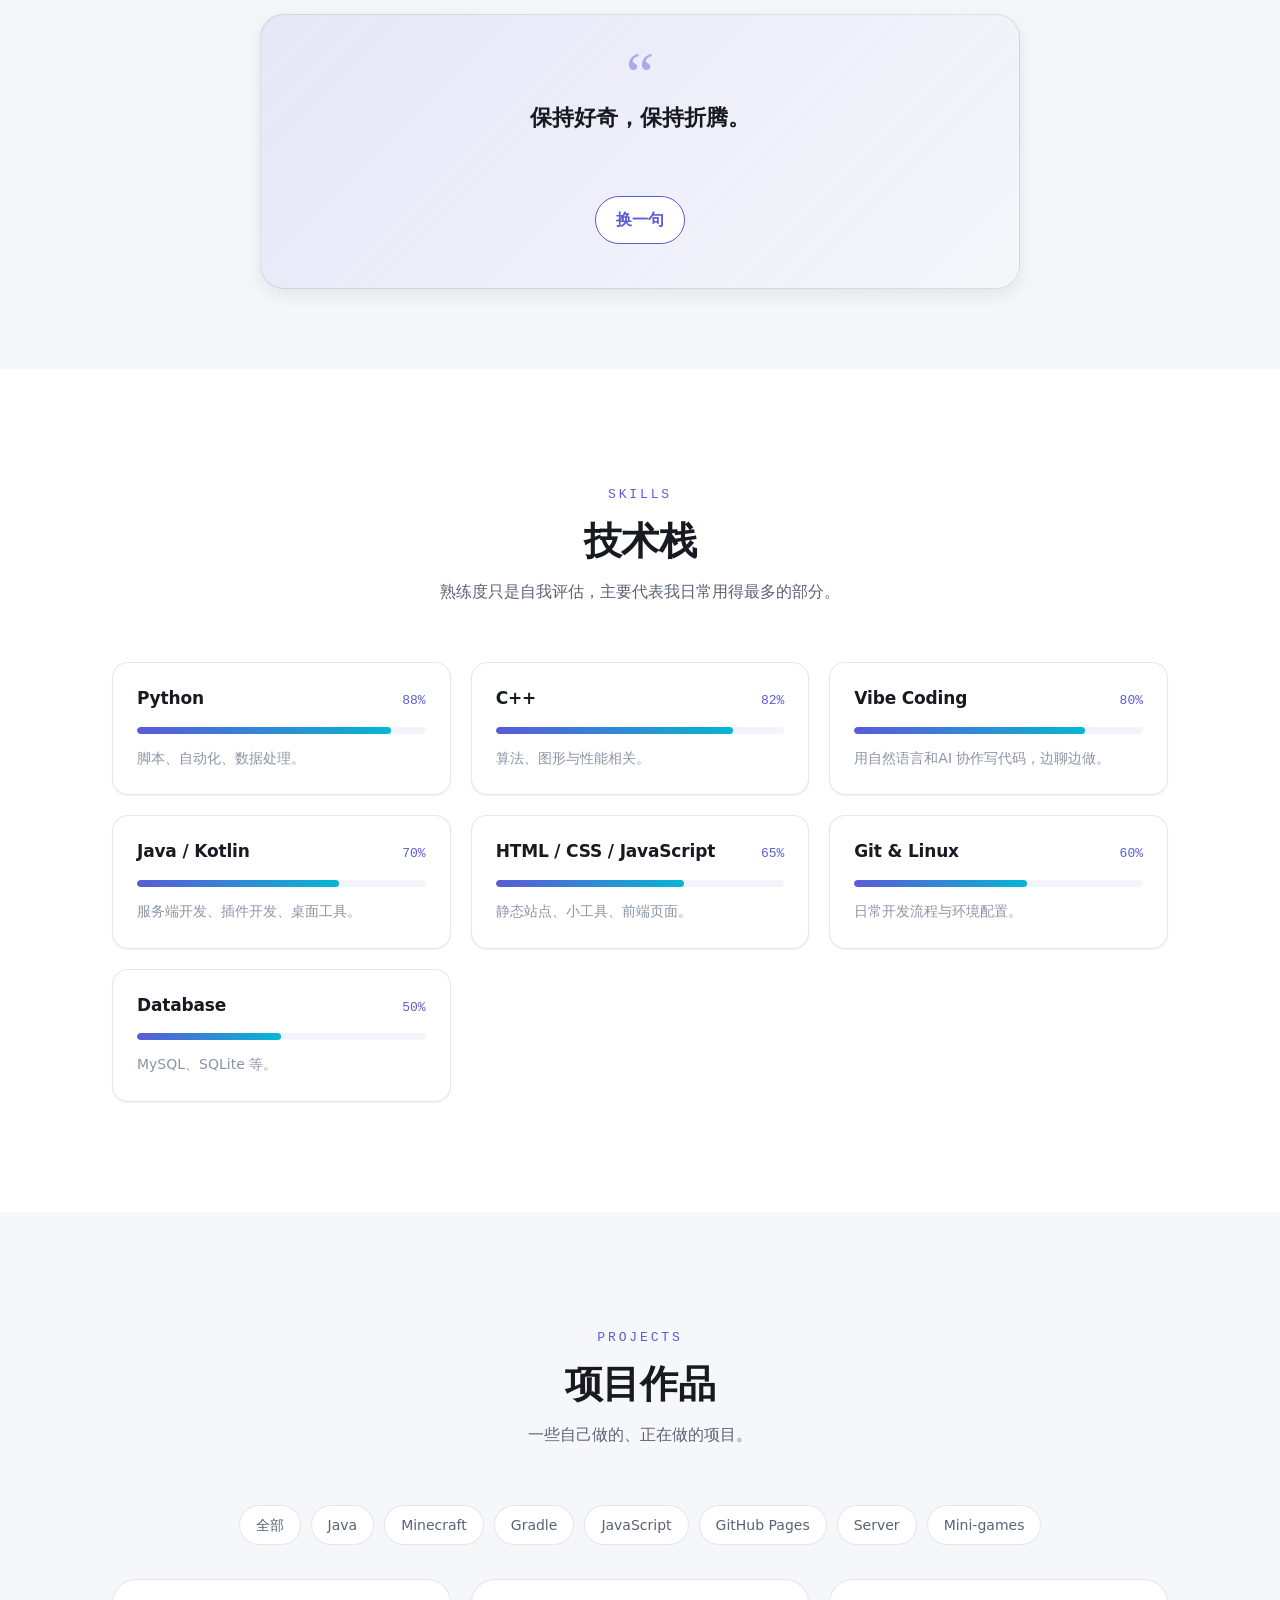
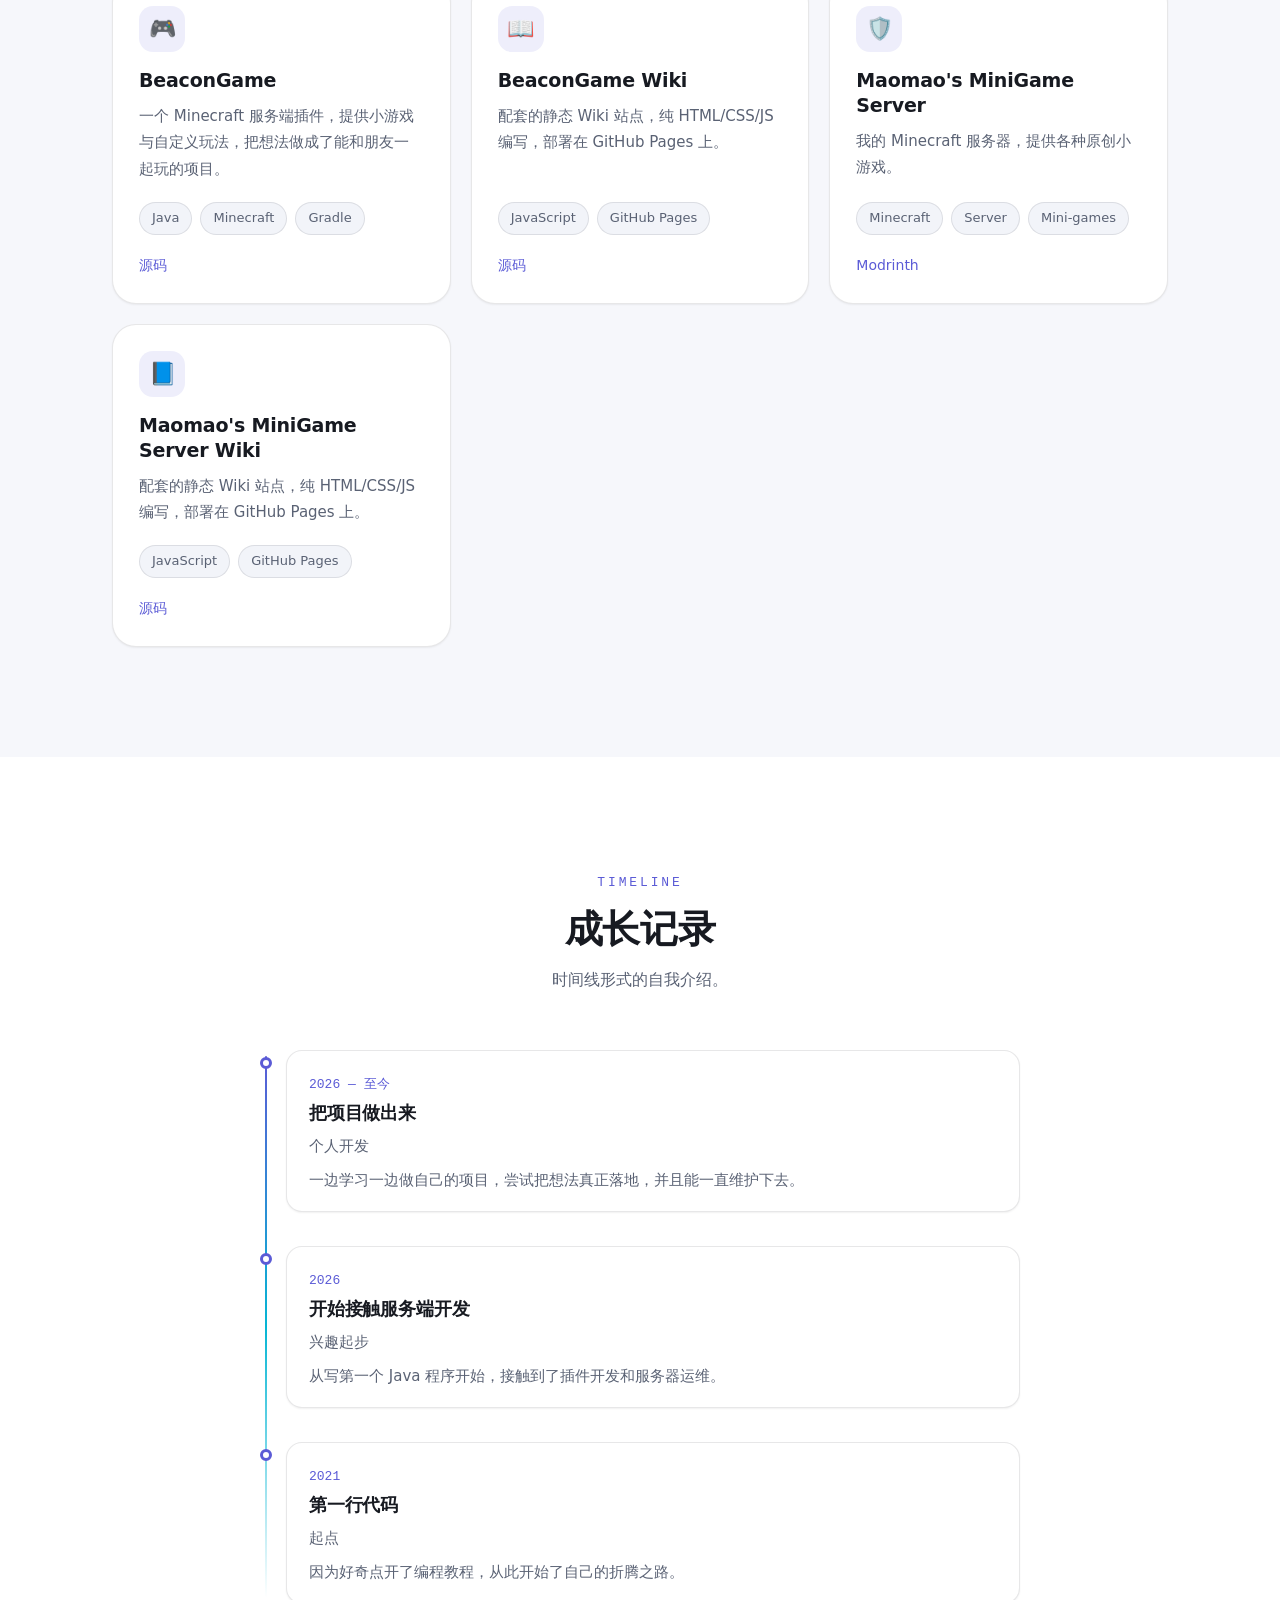
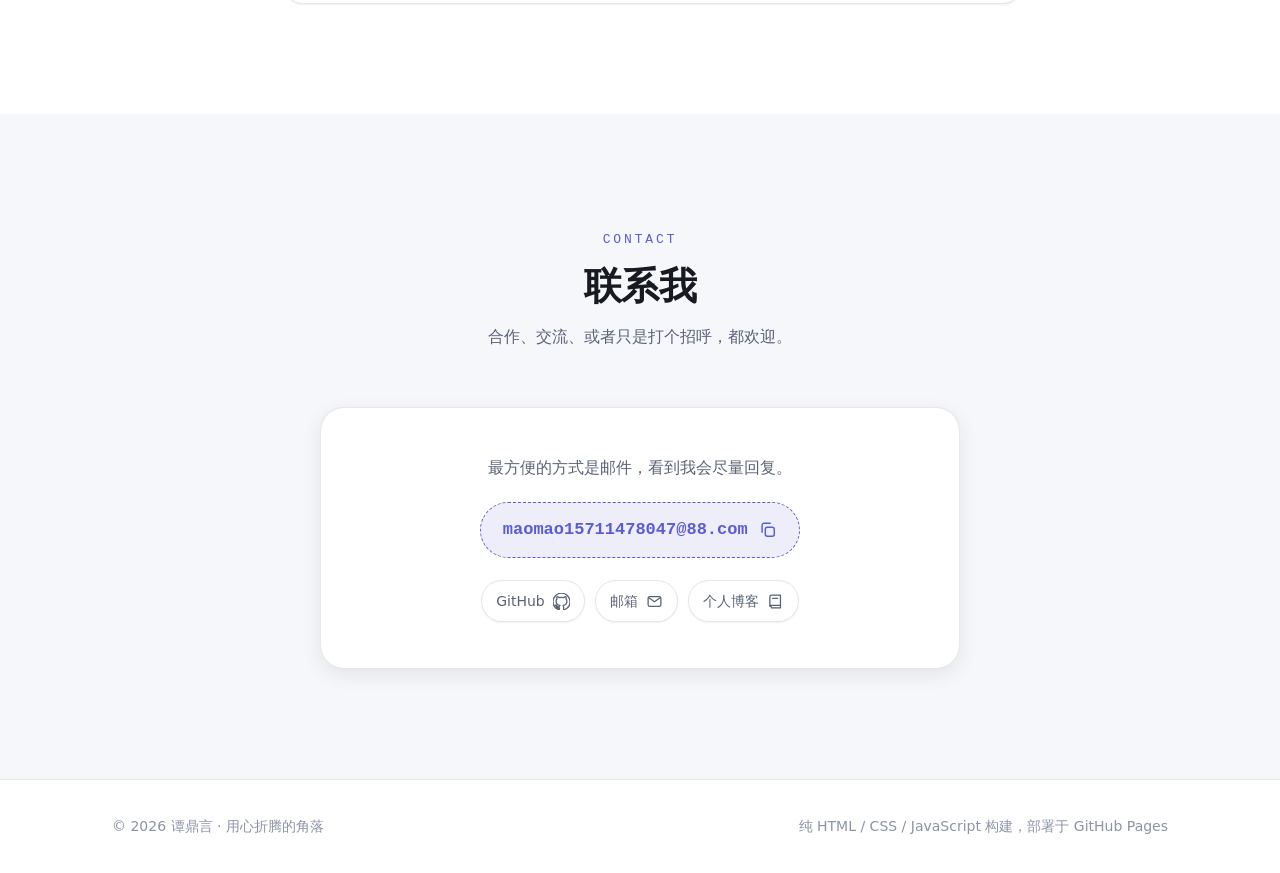
==== commit 39d9c536: "增加一些细节与小功能" ====
--- a/index.html
+++ b/index.html
@@ -43,6 +43,9 @@
   <!-- 无障碍：键盘用户可直接跳到正文 -->
   <a class="skip-link" href="#main">跳到主要内容</a>
 
+  <!-- 顶部阅读进度条 -->
+  <div class="scroll-progress" id="scrollProgress" aria-hidden="true"></div>
+
   <!-- ============ 顶部导航 ============ -->
   <header class="site-header" id="siteHeader">
     <nav class="nav container" aria-label="主导航">
@@ -93,6 +96,7 @@
         <span class="blob blob-1"></span>
         <span class="blob blob-2"></span>
         <span class="grid-mask"></span>
+        <span class="stars"></span>
       </div>
 
       <div class="container hero-inner">
@@ -102,9 +106,10 @@
             <span class="hero-hello" data-config="greeting" data-en="Hi, I'm">你好，我是</span>
             <span class="hero-name" data-config="name">谭鼎言</span>
           </h1>
-          <p class="hero-subtitle reveal" data-config="tagline" data-en="A developer who loves turning ideas into things you can actually run.">
-            一名热爱开发的程序员，喜欢把想法变成可以直接运行的产品。
-          </p>
+          <!-- 实时时钟：显示北京当前时间（含白天/夜晚图标） -->
+          <p class="hero-clock reveal" id="heroClock" aria-live="off"></p>
+          <!-- 打字机循环展示 taglines，由 js/main.js 写入 -->
+          <p class="hero-subtitle reveal" id="heroSubtitle" aria-live="polite"></p>
 
           <div class="hero-actions reveal">
             <a class="btn btn-primary" href="#projects">
@@ -119,7 +124,8 @@
         </div>
 
         <div class="hero-avatar reveal">
-          <div class="avatar-frame">
+          <div class="avatar-frame" id="avatarFrame" role="button" tabindex="0"
+               aria-label="向我打招呼" title="点我打招呼">
             <img id="avatarImg" src="./images/avatar.svg" alt="头像" width="280" height="280" />
           </div>
           <div class="avatar-badge" aria-hidden="true">👋</div>
@@ -183,6 +189,21 @@
       </div>
     </section>
 
+    <!-- ============ 今日一句 ============ -->
+    <section class="section section-quote" id="quote">
+      <div class="container">
+        <figure class="quote-card reveal">
+          <span class="quote-mark" aria-hidden="true">“</span>
+          <blockquote class="quote-text" id="quoteText"></blockquote>
+          <figcaption class="quote-action">
+            <button class="quote-shuffle" id="quoteShuffle" type="button" data-en="Another one">
+              换一句
+            </button>
+          </figcaption>
+        </figure>
+      </div>
+    </section>
+
     <!-- ============ 技能 ============ -->
     <section class="section section-alt" id="skills">
       <div class="container">
@@ -225,6 +246,9 @@
             一些自己做的、正在做的项目。
           </p>
         </header>
+
+        <!-- 标签筛选：由 js/main.js 根据项目标签自动生成 -->
+        <div class="filter-bar reveal" id="filterBar" aria-label="项目筛选"></div>
 
         <!-- 由 js/config.js 的 projects 渲染 -->
         <div class="projects-grid" id="projectsList">
--- a/css/style.css
+++ b/css/style.css
@@ -792,6 +792,9 @@
   margin-top: 18px;
   font-size: 14px;
   font-weight: 500;
+  /* 抬到卡片覆盖链接之上，保证卡片内的补充链接仍可单独点击 */
+  position: relative;
+  z-index: 2;
 }
 .project-links a {
   display: inline-flex;
@@ -799,6 +802,19 @@
   gap: 5px;
 }
 .project-links .icon { width: 14px; height: 14px; }
+
+/* 整张卡片的跳转链接：透明覆盖整张卡片 */
+.project-card.is-clickable { cursor: pointer; }
+.project-card-link {
+  position: absolute;
+  inset: 0;
+  z-index: 1;
+  border-radius: inherit;      /* 跟随卡片圆角，聚焦描边不会超出 */
+}
+.project-card-link:focus-visible {
+  outline: 2px solid var(--accent);
+  outline-offset: 3px;
+}
 
 /* ---------- 9. 时间线 ---------- */
 .timeline {
@@ -945,6 +961,161 @@
               visibility var(--dur);
 }
 .toast.is-visible { opacity: 1; visibility: visible; transform: translate(-50%, 0); }
+
+/* ---------- 11.5 趣味互动组件 ---------- */
+
+/* 顶部阅读进度条 */
+.scroll-progress {
+  position: fixed;
+  top: 0;
+  left: 0;
+  z-index: 60;             /* 在导航栏之上，紧贴顶边 */
+  height: 3px;
+  width: 0%;
+  background: linear-gradient(90deg, var(--accent), var(--accent-2));
+  box-shadow: 0 0 10px var(--accent);
+  transition: width 0.1s linear;
+}
+
+/* Hero 实时时钟（北京） */
+.hero-clock {
+  display: inline-flex;
+  align-items: center;
+  gap: 6px;
+  margin-top: 14px;
+  font-family: var(--font-mono);
+  font-size: 13px;
+  color: var(--text-soft);
+}
+.hero-clock .clock-zone { color: var(--accent); font-weight: 600; }
+.hero-clock .clock-time { letter-spacing: 0.04em; }
+
+/* 打字机效果：文字逐字出现，末尾闪烁光标 */
+.hero-subtitle.typing::after {
+  content: "";
+  display: inline-block;
+  width: 2px;
+  height: 1.05em;
+  margin-left: 2px;
+  vertical-align: -0.15em;
+  background: var(--accent);
+  animation: tw-blink 1s steps(1) infinite;
+}
+@keyframes tw-blink { 50% { opacity: 0; } }
+
+/* 今日一句 */
+.section-quote { padding-block: clamp(48px, 7vw, 80px); }
+.quote-card {
+  position: relative;
+  max-width: 760px;
+  margin-inline: auto;
+  padding: clamp(28px, 5vw, 44px) clamp(28px, 6vw, 56px);
+  text-align: center;
+  background: linear-gradient(135deg, var(--accent-soft), transparent);
+  border: 1px solid var(--border);
+  border-radius: var(--radius-lg);
+  box-shadow: var(--shadow-md);
+}
+.quote-mark {
+  display: block;
+  font-family: Georgia, "Times New Roman", serif;
+  font-size: 64px;
+  line-height: 0.5;
+  color: var(--accent);
+  opacity: 0.45;
+  margin-bottom: 8px;
+}
+.quote-text {
+  font-size: clamp(17px, 2.6vw, 22px);
+  font-weight: 600;
+  line-height: 1.7;
+  color: var(--text);
+  min-height: 3.4em;       /* 避免换句时高度跳动 */
+}
+.quote-action { margin-top: 22px; }
+.quote-shuffle {
+  padding: 9px 20px;
+  font-weight: 600;
+  color: var(--accent);
+  background: var(--surface);
+  border: 1px solid var(--accent);
+  border-radius: 999px;
+  transition: transform var(--dur) var(--ease), background-color var(--dur) var(--ease);
+}
+.quote-shuffle:hover { transform: translateY(-2px); background: var(--accent-soft); }
+
+/* 项目标签筛选 */
+.filter-bar {
+  display: flex;
+  flex-wrap: wrap;
+  justify-content: center;
+  gap: 10px;
+  margin-bottom: 34px;
+}
+.filter-chip {
+  padding: 7px 16px;
+  font-size: 14px;
+  color: var(--text-soft);
+  background: var(--surface);
+  border: 1px solid var(--border);
+  border-radius: 999px;
+  transition: color var(--dur) var(--ease), background-color var(--dur) var(--ease),
+              border-color var(--dur) var(--ease), transform var(--dur) var(--ease);
+}
+.filter-chip:hover { color: var(--accent); border-color: var(--accent); transform: translateY(-2px); }
+.filter-chip.is-active {
+  color: var(--accent-contrast);
+  background: linear-gradient(135deg, var(--accent), var(--accent-2));
+  border-color: transparent;
+}
+/* 被筛掉的卡片隐藏 */
+.project-card.is-hidden { display: none; }
+
+/* 点击头像打招呼 */
+.avatar-frame { cursor: pointer; }
+.avatar-frame:focus-visible { outline: 2px solid var(--accent); outline-offset: 6px; }
+.avatar-frame.is-waving { animation: avatar-wave 0.6s var(--ease) 2; }
+@keyframes avatar-wave {
+  0%, 100% { transform: rotate(0); }
+  25% { transform: rotate(-9deg); }
+  75% { transform: rotate(9deg); }
+}
+/* 漂浮的表情（打招呼时冒出） */
+.wave-pop {
+  position: absolute;
+  left: 50%;
+  top: 6%;
+  font-size: 28px;
+  pointer-events: none;
+  transform: translateX(-50%);
+  animation: wave-float 1.1s var(--ease) forwards;
+}
+@keyframes wave-float {
+  0% { opacity: 0; transform: translate(-50%, 10px) scale(0.6); }
+  30% { opacity: 1; }
+  100% { opacity: 0; transform: translate(-50%, -60px) scale(1.1); }
+}
+
+/* 暗色模式专属：Hero 星空 */
+[data-theme="dark"] .hero-bg .stars {
+  position: absolute;
+  inset: 0;
+  opacity: 0;
+  transition: opacity 0.6s var(--ease);
+  background-image:
+    radial-gradient(1.5px 1.5px at 20% 30%, #fff, transparent),
+    radial-gradient(1.5px 1.5px at 70% 20%, #fff, transparent),
+    radial-gradient(1px 1px at 40% 70%, #fff, transparent),
+    radial-gradient(1px 1px at 85% 60%, #fff, transparent),
+    radial-gradient(1.5px 1.5px at 55% 45%, #fff, transparent),
+    radial-gradient(1px 1px at 10% 80%, #fff, transparent),
+    radial-gradient(1px 1px at 90% 35%, #fff, transparent),
+    radial-gradient(1.5px 1.5px at 30% 55%, #fff, transparent),
+    radial-gradient(1px 1px at 65% 85%, #fff, transparent);
+  animation: stars-twinkle 4s ease-in-out infinite alternate;
+}
+[data-theme="dark"] .hero-bg .stars { opacity: 0.5; }
+@keyframes stars-twinkle { from { opacity: 0.25; } to { opacity: 0.6; } }
 
 /* ---------- 12. 响应式适配 ---------- */
 
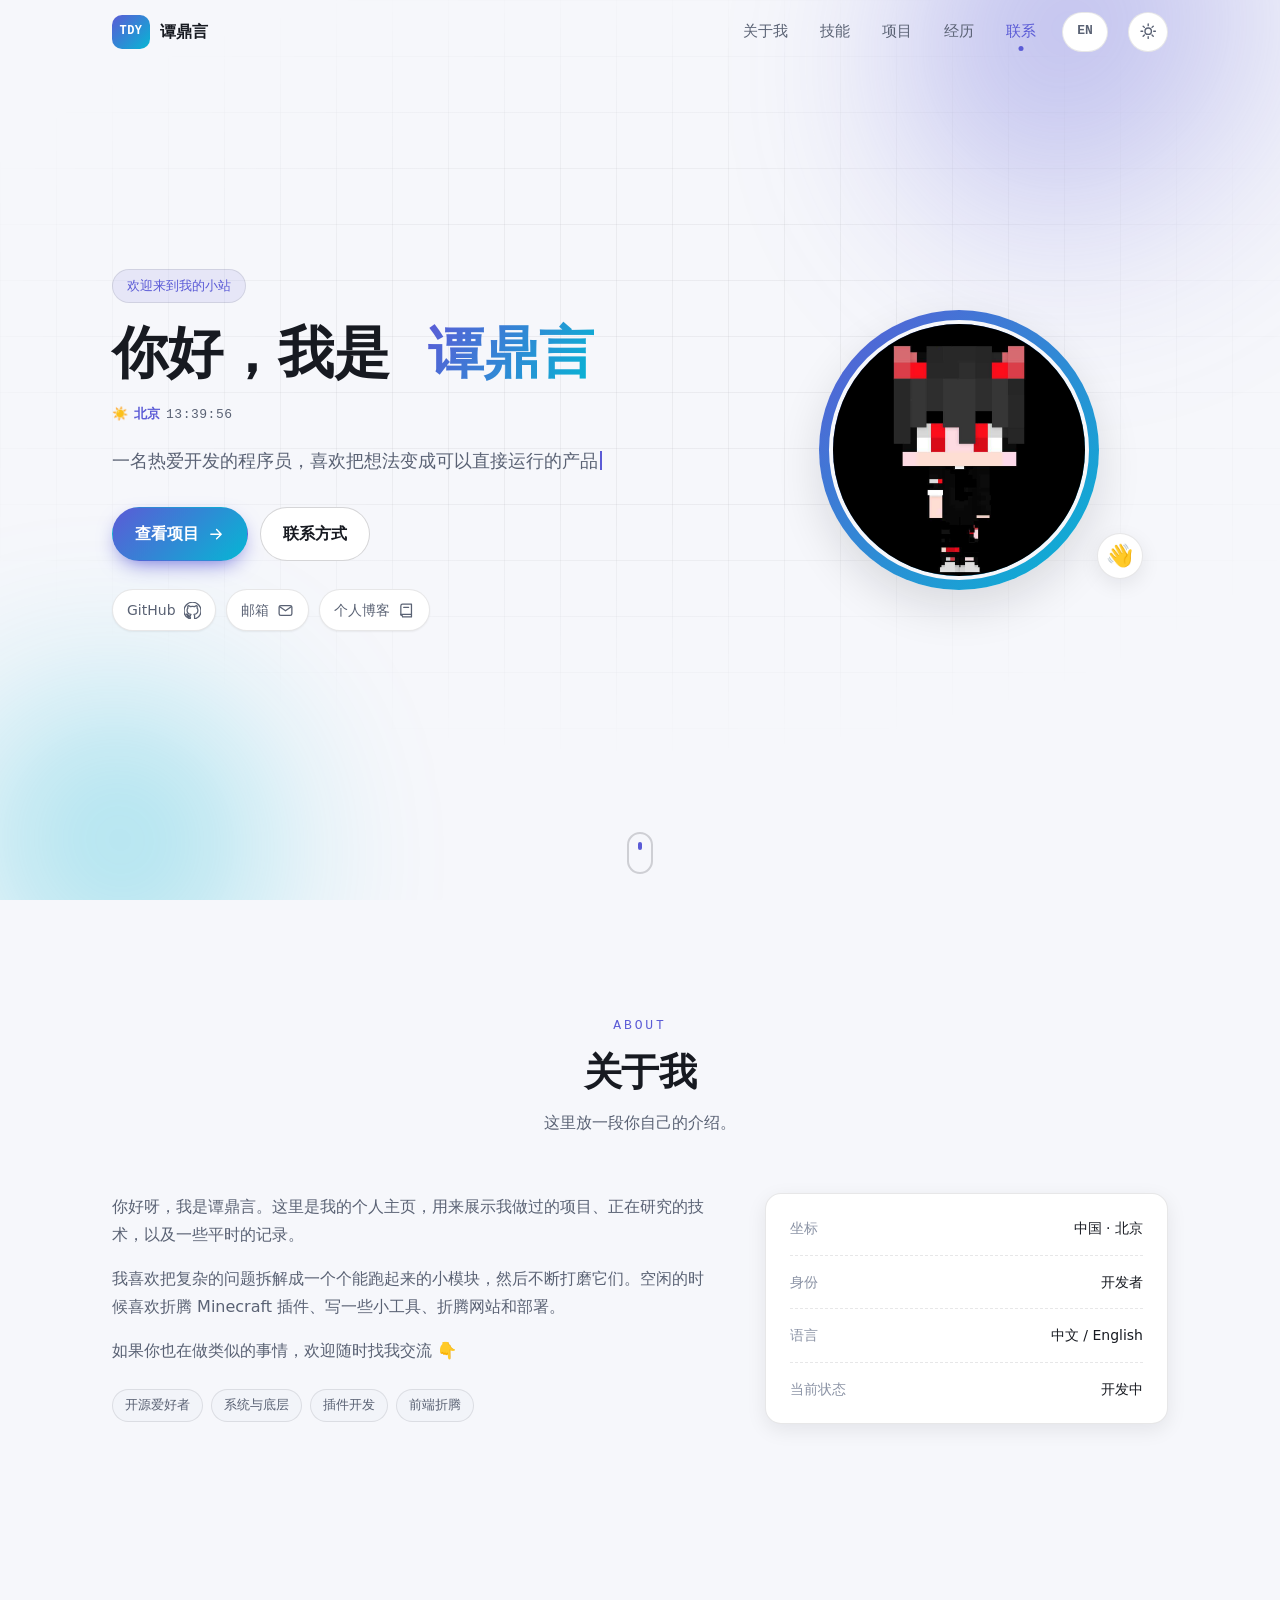
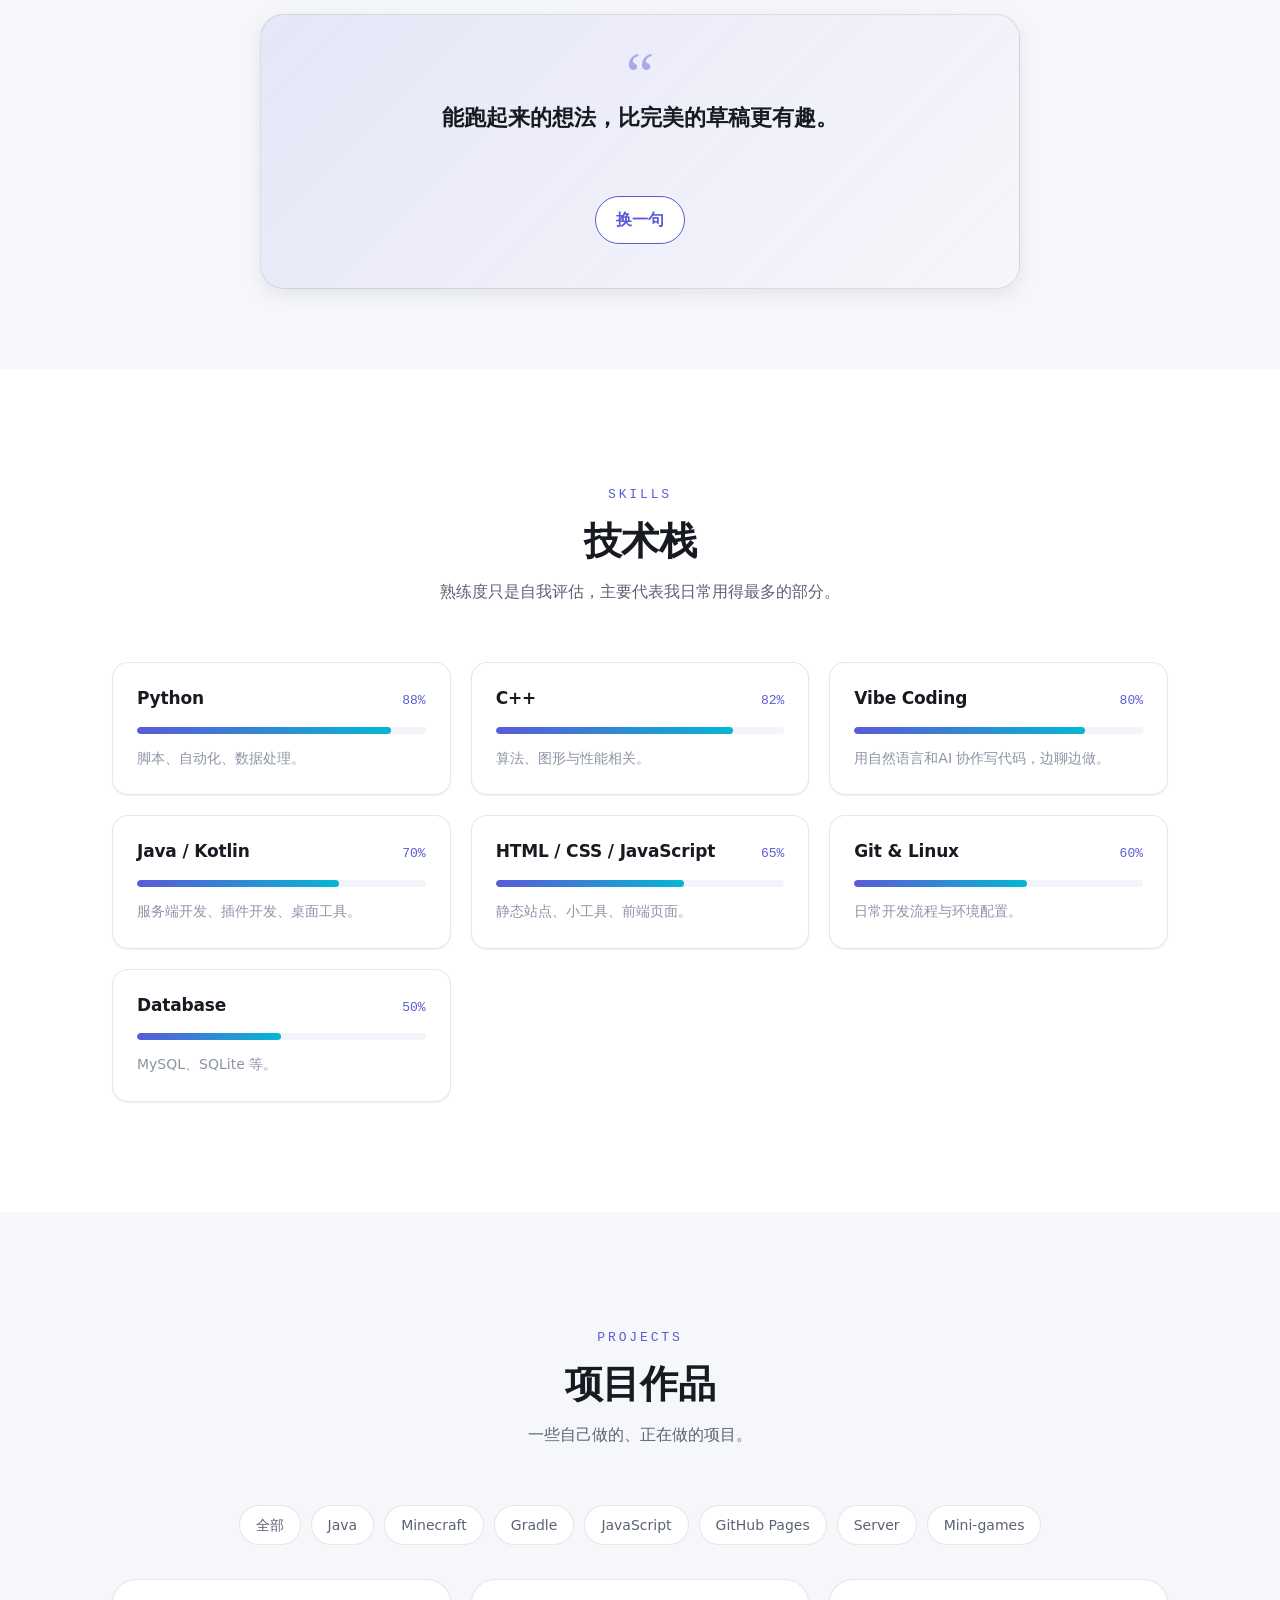
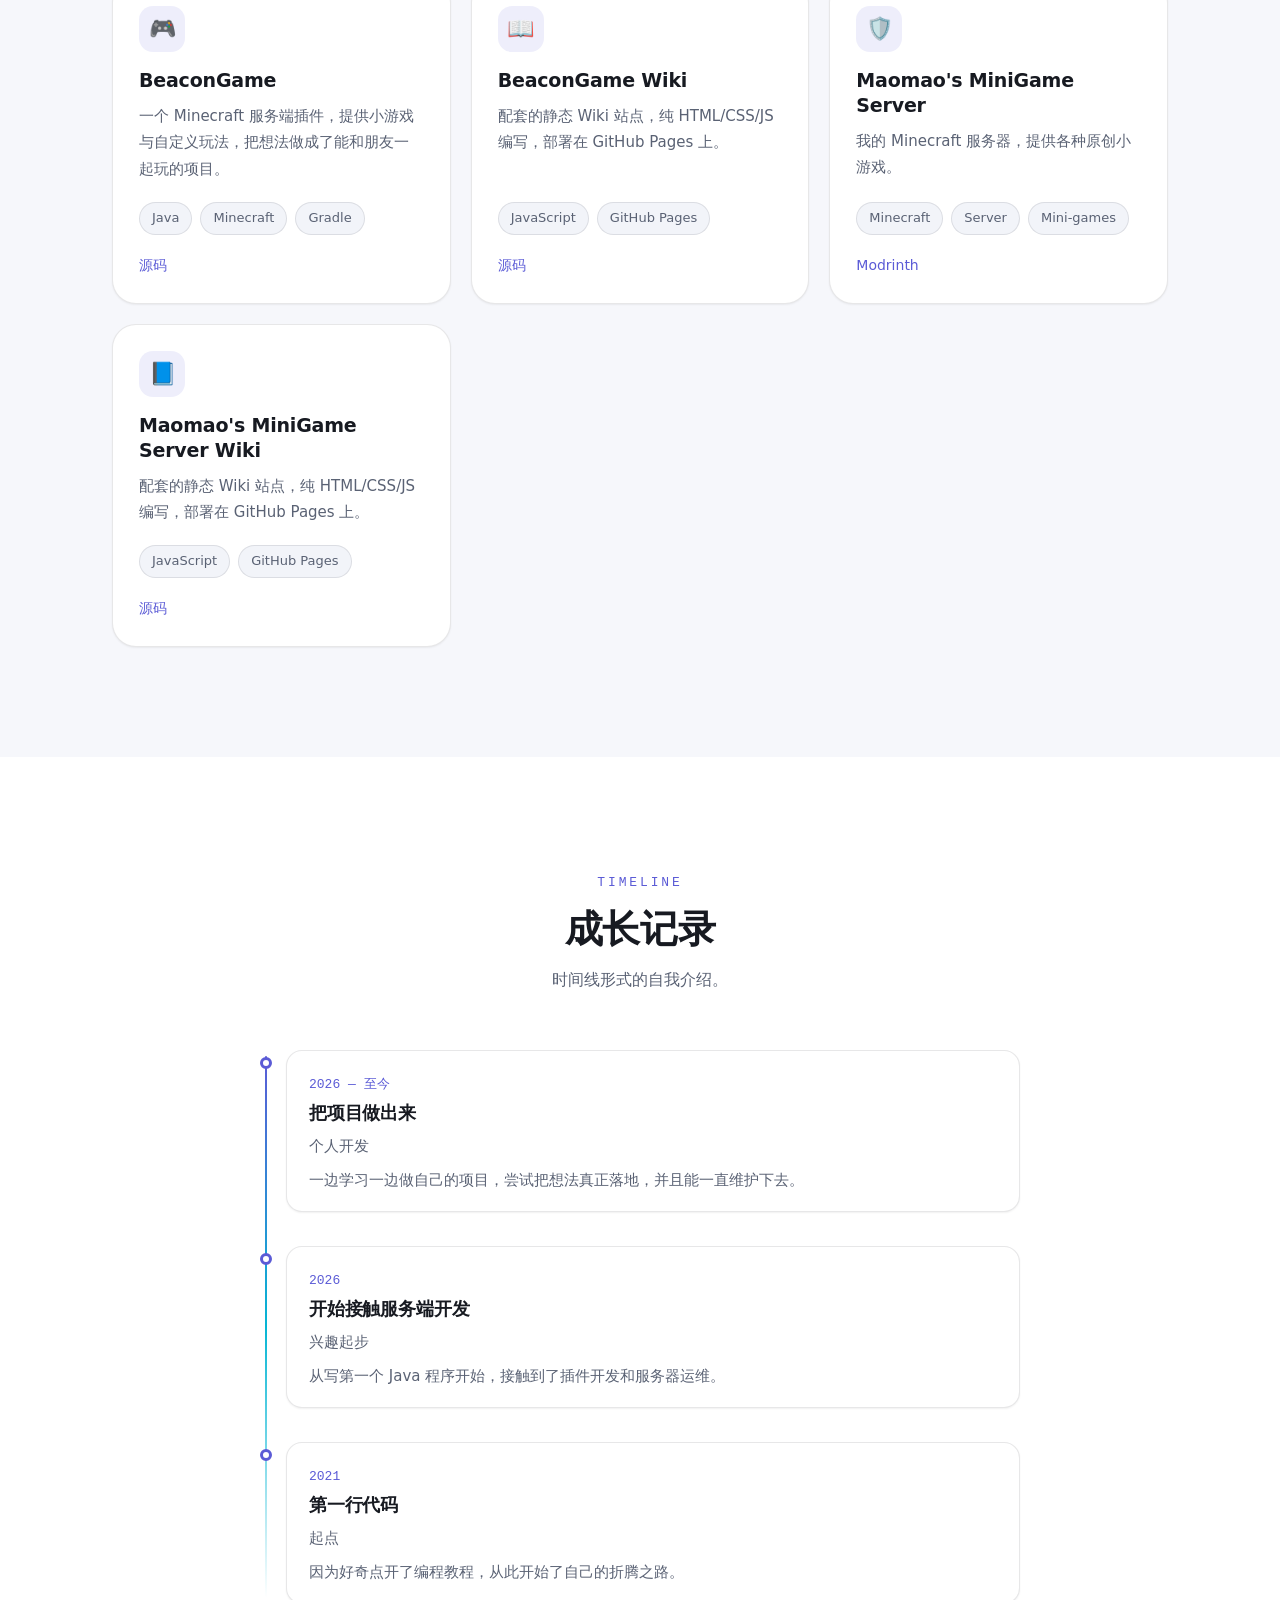
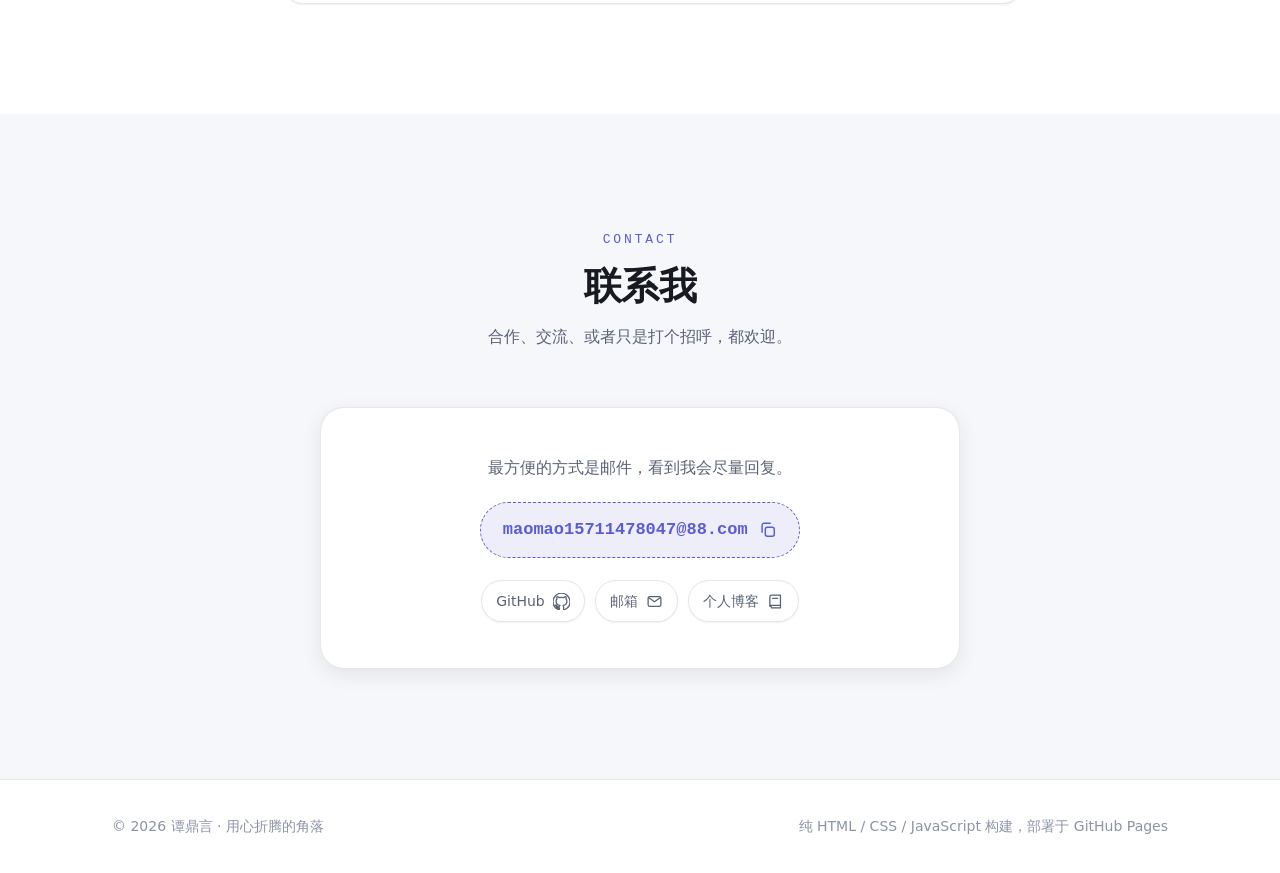
==== commit e7870805: "添加头像" ====
--- a/index.html
+++ b/index.html
@@ -126,7 +126,7 @@
         <div class="hero-avatar reveal">
           <div class="avatar-frame" id="avatarFrame" role="button" tabindex="0"
                aria-label="向我打招呼" title="点我打招呼">
-            <img id="avatarImg" src="./images/avatar.svg" alt="头像" width="280" height="280" />
+            <img id="avatarImg" src="./images/avatar.jpg" alt="头像" width="280" height="280" />
           </div>
           <div class="avatar-badge" aria-hidden="true">👋</div>
         </div>
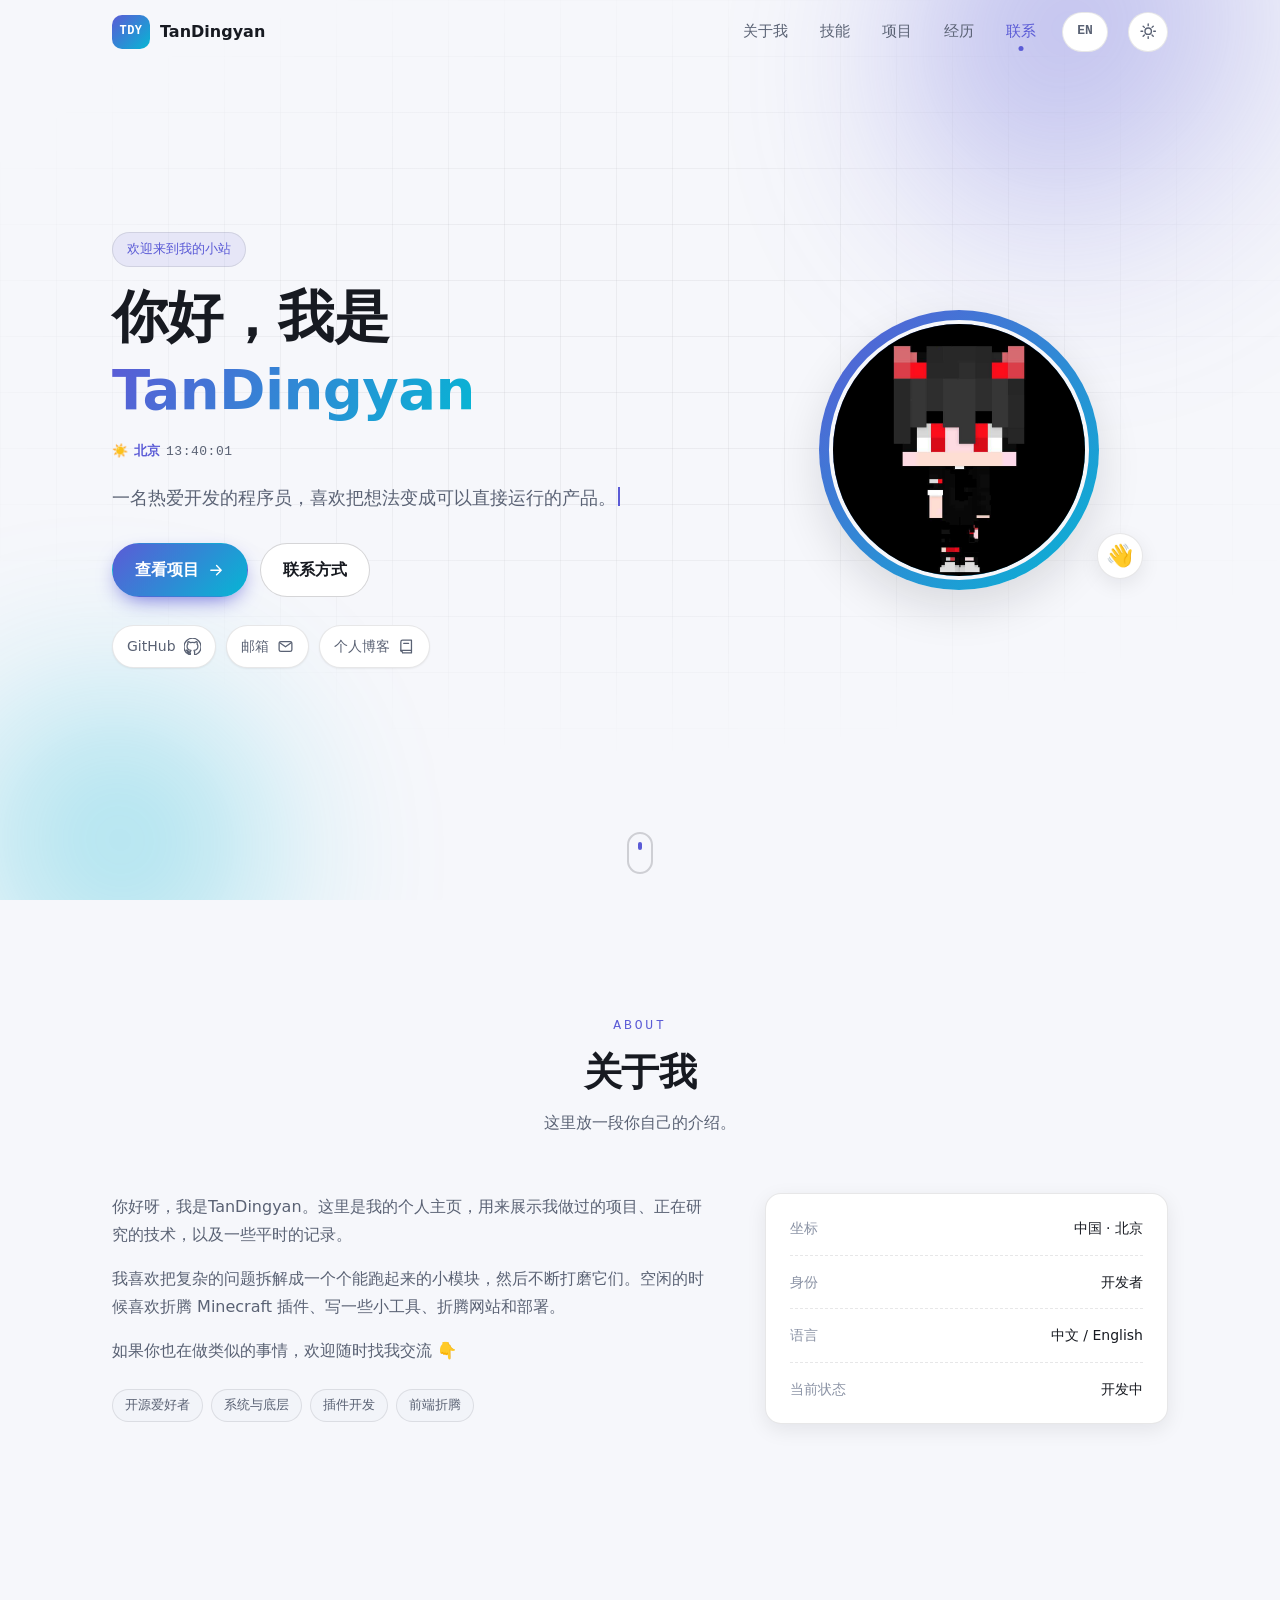
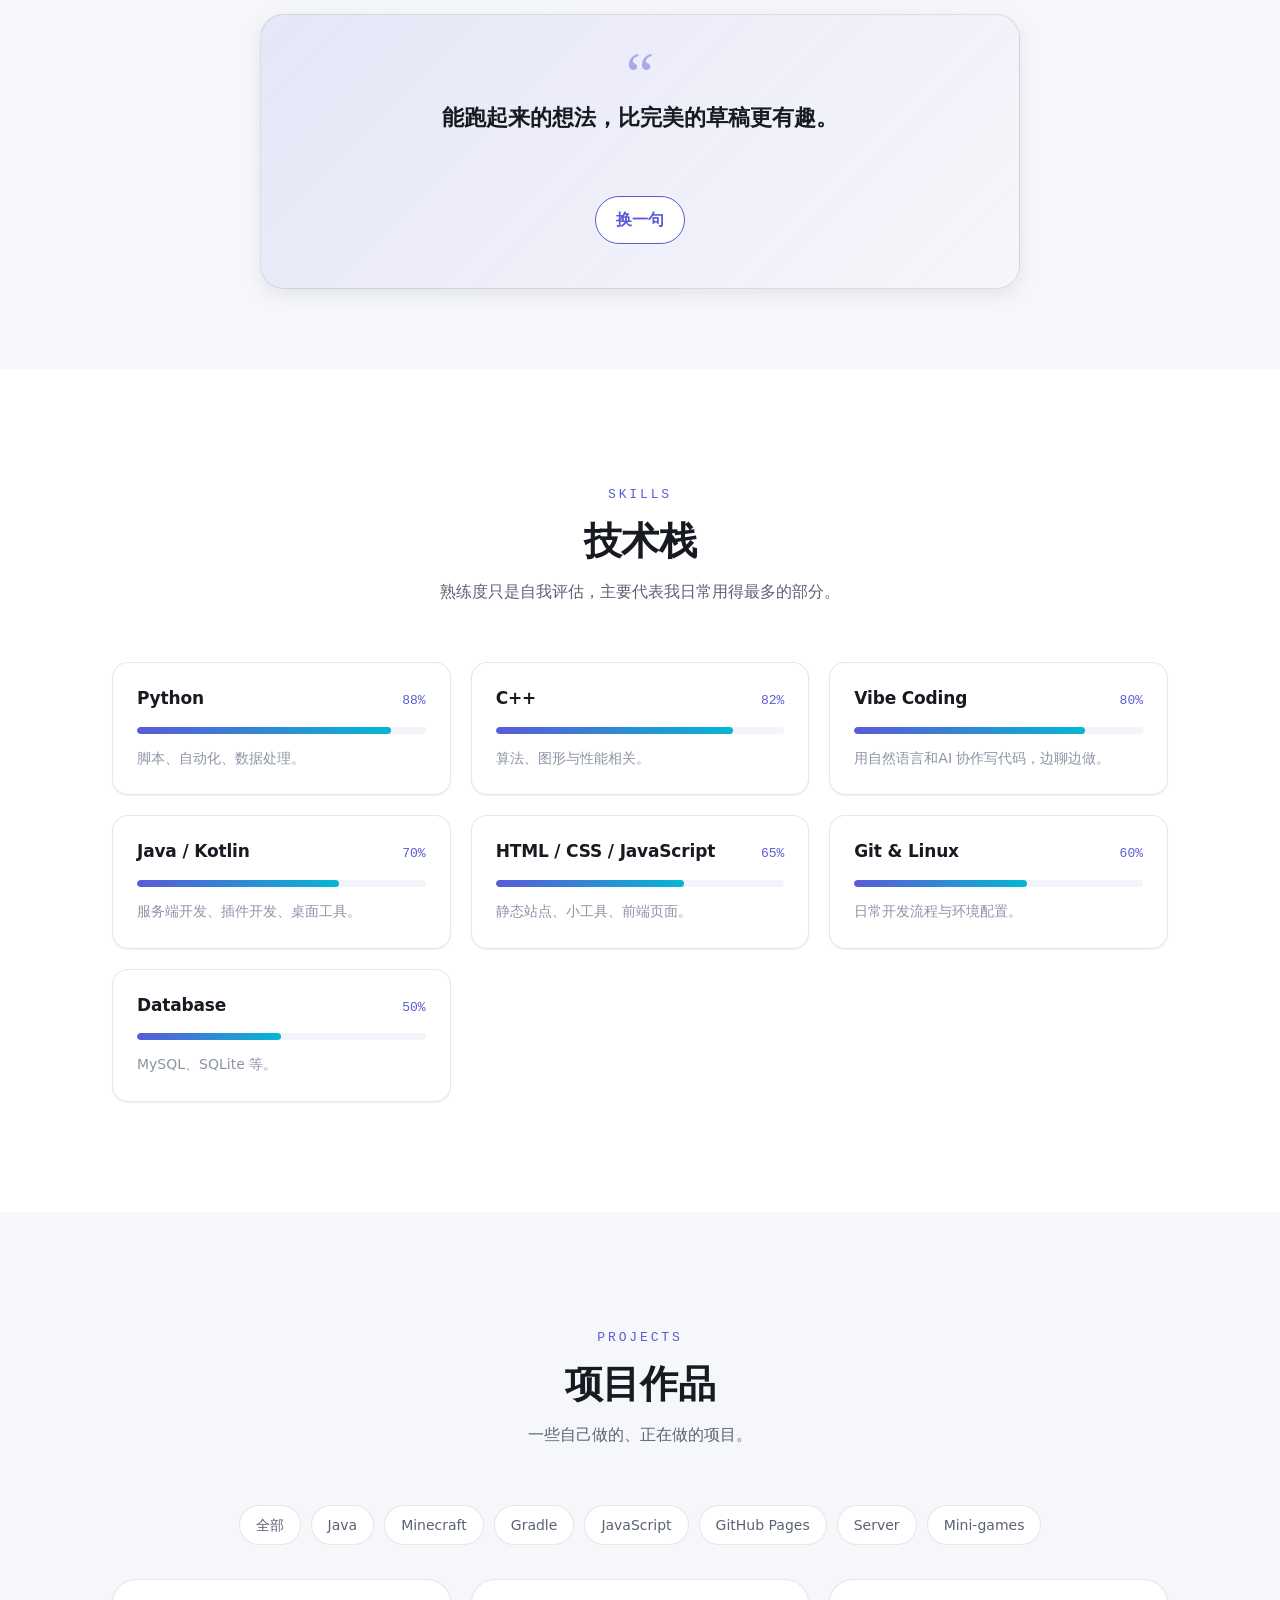
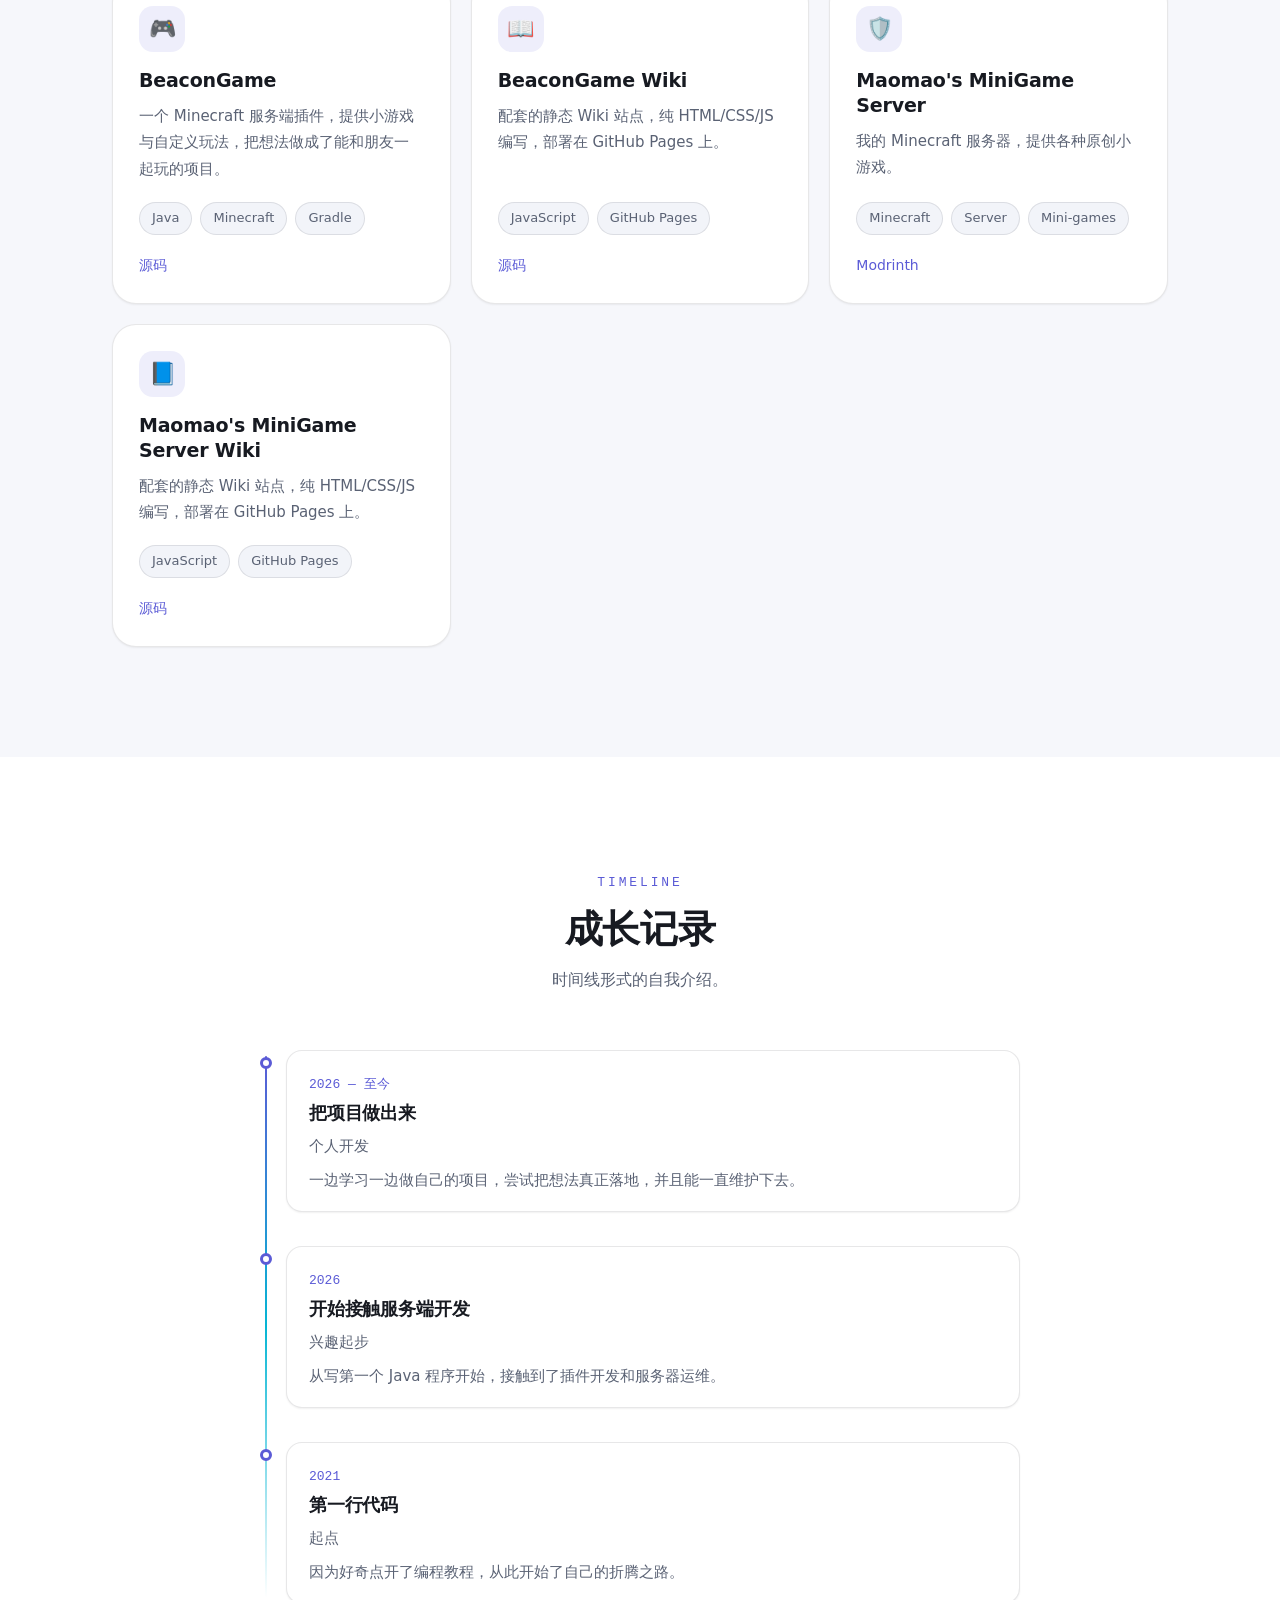
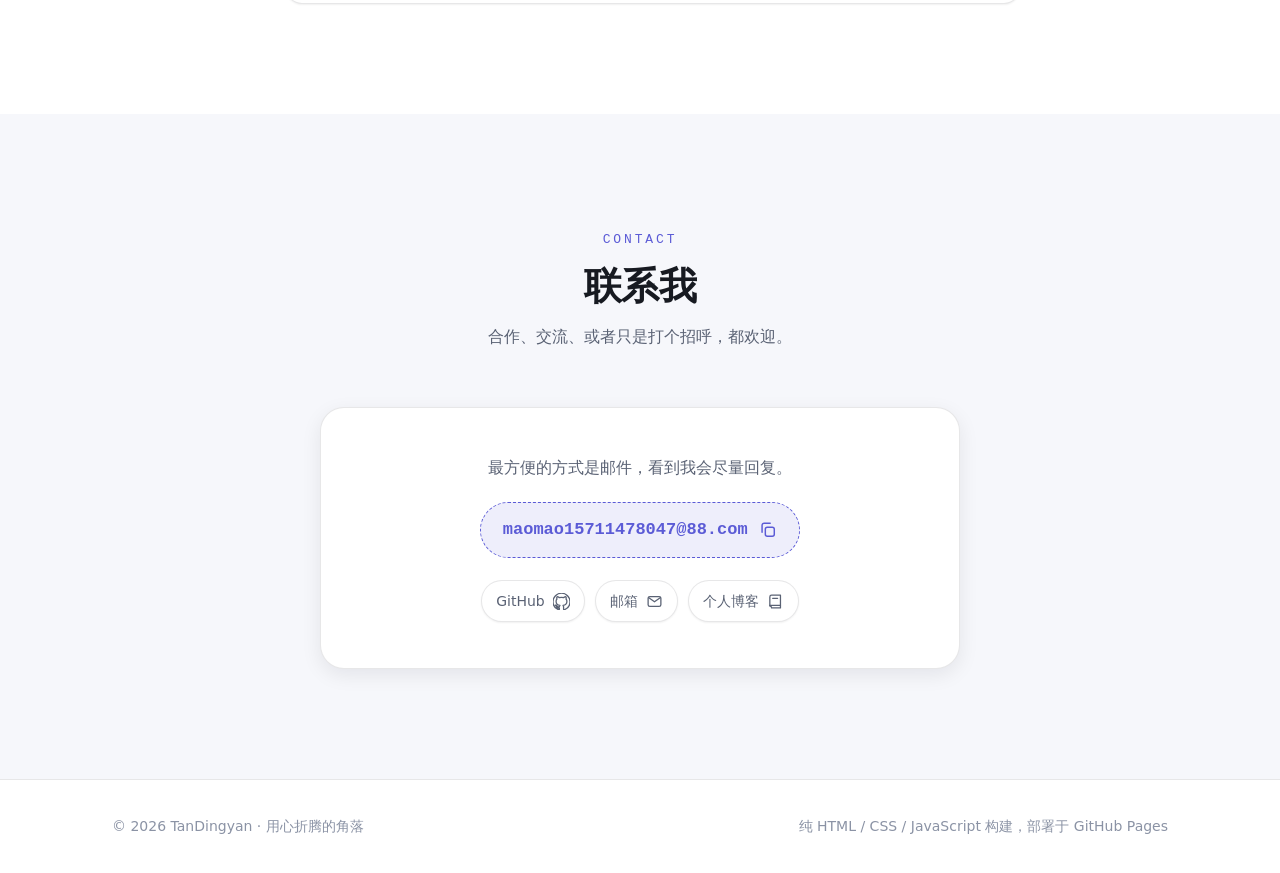
==== commit 2eb41261: "TanDingyan替换谭鼎言" ====
--- a/index.html
+++ b/index.html
@@ -11,9 +11,9 @@
   <meta charset="UTF-8" />
   <meta name="viewport" content="width=device-width, initial-scale=1, viewport-fit=cover" />
 
-  <title>谭鼎言 · 个人主页</title>
-  <meta name="description" content="谭鼎言的个人主页：个人简介、技术栈、项目作品与联系方式。" />
-  <meta name="author" content="谭鼎言" />
+  <title>TanDingyan · 个人主页</title>
+  <meta name="description" content="TanDingyan的个人主页：个人简介、技术栈、项目作品与联系方式。" />
+  <meta name="author" content="TanDingyan" />
   <!-- 移动端浏览器地址栏配色 -->
   <meta name="theme-color" content="#5b5bd6" media="(prefers-color-scheme: light)" />
   <meta name="theme-color" content="#0e1015" media="(prefers-color-scheme: dark)" />
@@ -51,7 +51,7 @@
     <nav class="nav container" aria-label="主导航">
       <a class="nav-brand" href="#top">
         <span class="nav-logo" aria-hidden="true">TDY</span>
-        <span class="nav-name" data-config="name">谭鼎言</span>
+        <span class="nav-name" data-config="name">TanDingyan</span>
       </a>
 
       <!-- 手机端菜单开关 -->
@@ -104,7 +104,7 @@
           <p class="hero-eyebrow reveal" data-en="Welcome to my little corner of the web">欢迎来到我的小站</p>
           <h1 class="hero-title reveal">
             <span class="hero-hello" data-config="greeting" data-en="Hi, I'm">你好，我是</span>
-            <span class="hero-name" data-config="name">谭鼎言</span>
+            <span class="hero-name" data-config="name">TanDingyan</span>
           </h1>
           <!-- 实时时钟：显示北京当前时间（含白天/夜晚图标） -->
           <p class="hero-clock reveal" id="heroClock" aria-live="off"></p>
@@ -149,7 +149,7 @@
         <div class="about-grid">
           <div class="about-text reveal">
             <p data-en="Hi, I'm TanDingYan. This is my personal homepage — a place for the projects I've built, the technologies I'm learning, and a few notes along the way.">
-              你好呀，我是谭鼎言。这里是我的个人主页，用来展示我做过的项目、正在研究的技术，以及一些平时的记录。
+              你好呀，我是TanDingyan。这里是我的个人主页，用来展示我做过的项目、正在研究的技术，以及一些平时的记录。
             </p>
             <p data-en="I like breaking complicated problems into small modules that actually run, then polishing them one by one. In my free time I tinker with Minecraft plugins, write small tools and mess around with websites and deployments.">
               我喜欢把复杂的问题拆解成一个个能跑起来的小模块，然后不断打磨它们。空闲的时候喜欢折腾 Minecraft 插件、写一些小工具、折腾网站和部署。
@@ -327,7 +327,7 @@
   <footer class="site-footer">
     <div class="container footer-inner">
       <p>
-        © <span id="currentYear">2026</span> <span data-config="name">谭鼎言</span>
+        © <span id="currentYear">2026</span> <span data-config="name">TanDingyan</span>
         · <span data-en="Made with curiosity">用心折腾的角落</span>
       </p>
       <p class="footer-tech" data-en="Built with plain HTML / CSS / JavaScript, hosted on GitHub Pages">
